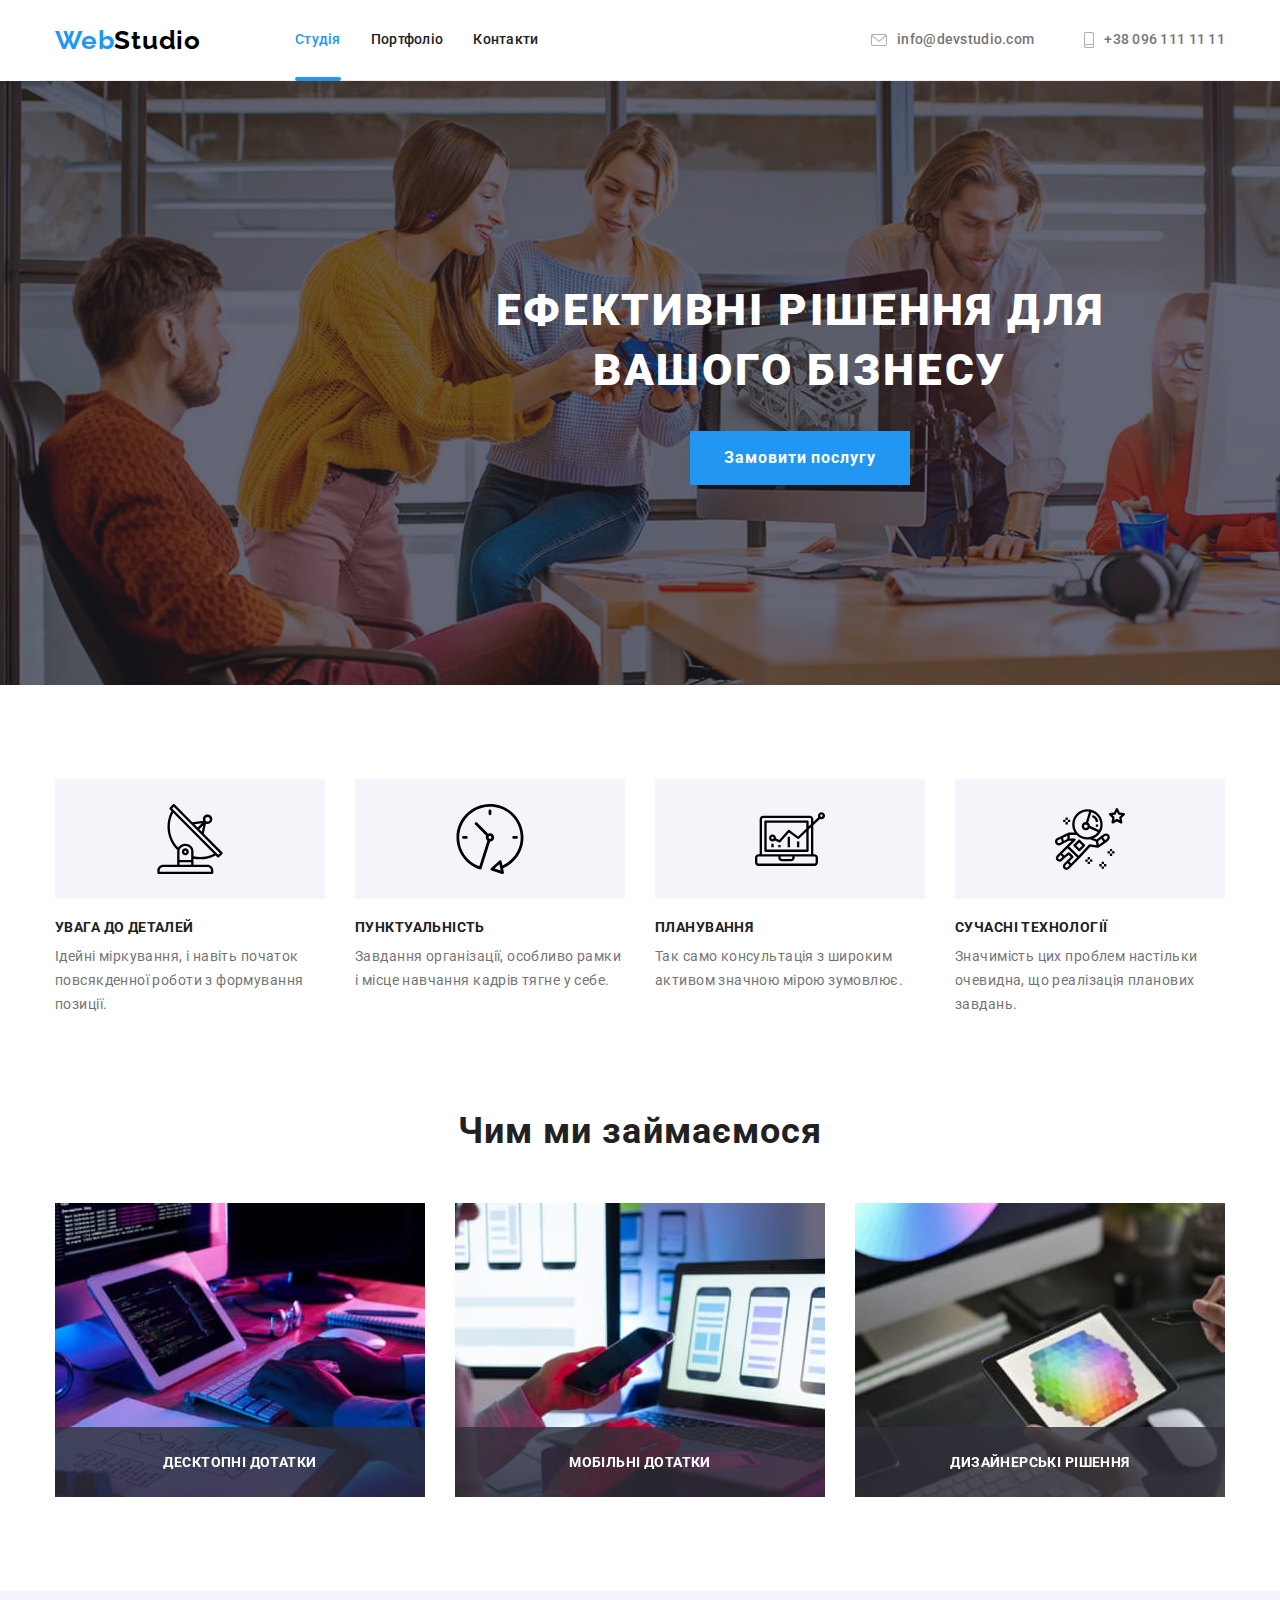
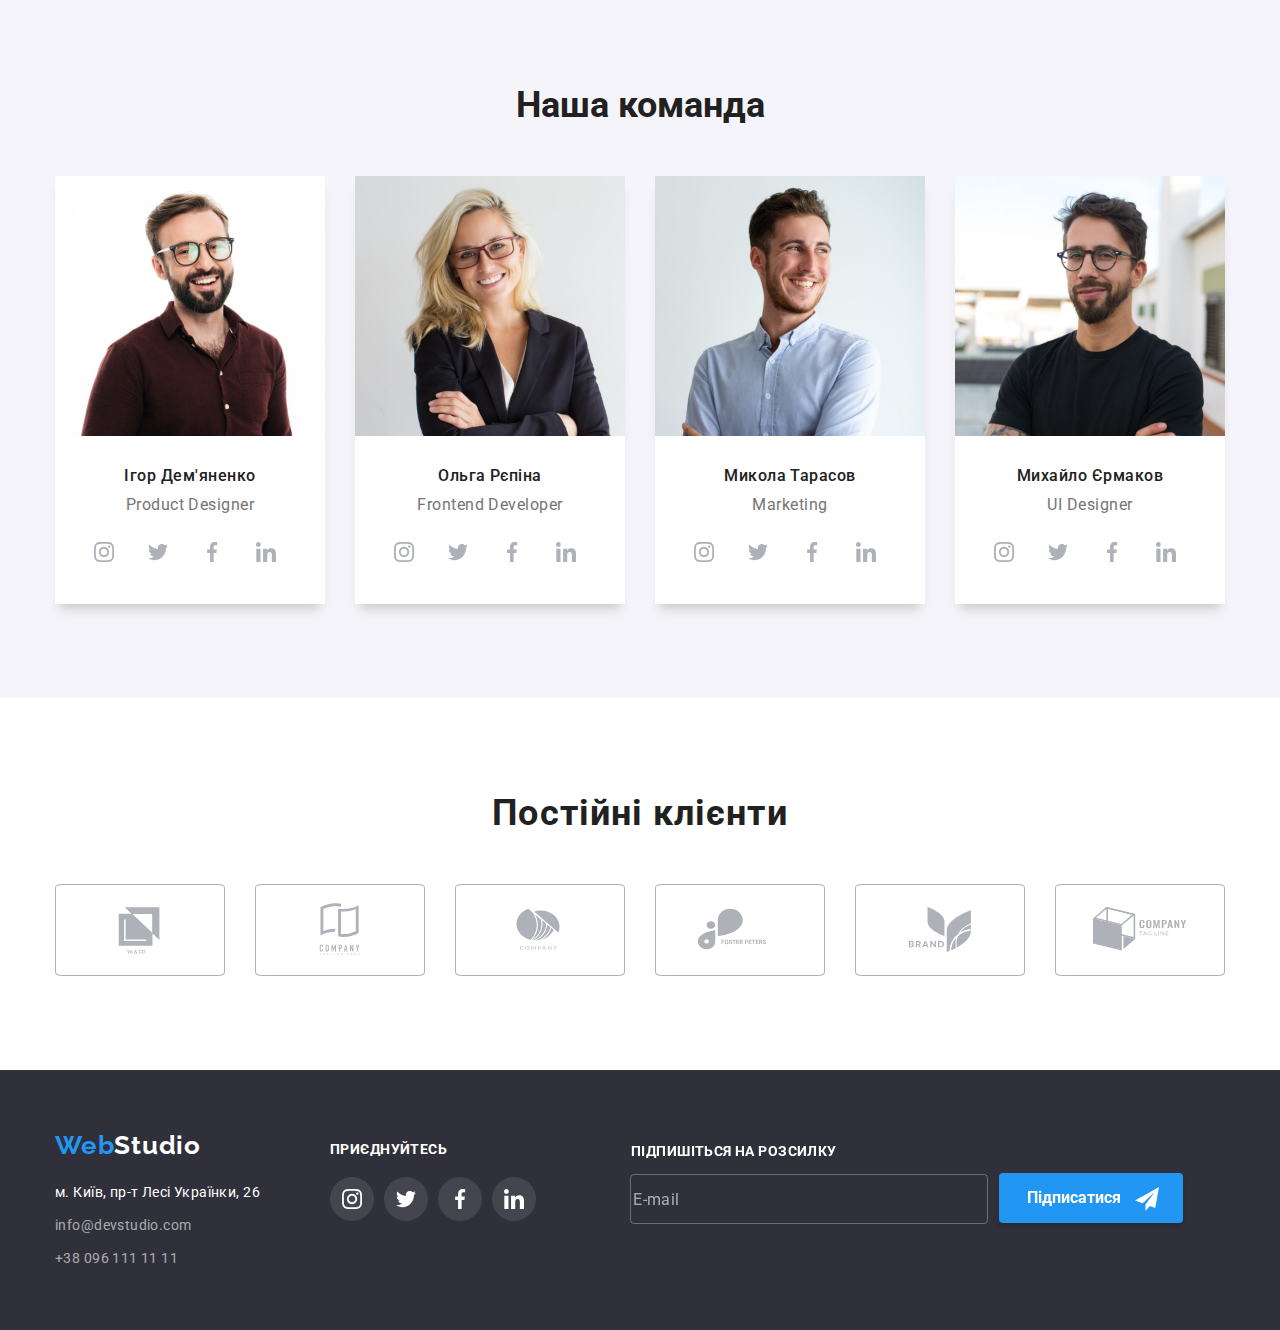
==== index.html @ 02bf7843 "etap-10-10-2022-08-45" ====
<!DOCTYPE html>
<html lang="uk">
  <head>
    <meta charset="UTF-8" />
    <meta http-equiv="X-UA-Compatible" content="IE=edge" />
    <meta name="viewport" content="width=device-width, initial-scale=1.0" />

    <!-- Підключаємо шрифти -->

    <!--  -->
    <link rel="preconnect" href="https://fonts.googleapis.com" />
    <link rel="preconnect" href="https://fonts.gstatic.com" crossorigin />
    <link
      href="https://fonts.googleapis.com/css2?family=Raleway:wght@700&family=Roboto:wght@400;500;700;900&display=swap"
      rel="stylesheet"
    />

    <!--  -->
    <title>Web Studio</title>

    <!-- Спочатку нормалізатор -->
  <link
  rel="stylesheet"
  href="https://cdnjs.cloudflare.com/ajax/libs/modern-normalize/1.0.0/modern-normalize.min.css"
/>

    <!-- Підключаємо файл зі стилями -->
    <link rel="stylesheet" href="./css/styles.css" />
  </head>
  <body>
    <header>
      <div class="heder-container container">
            <a href="./index.html" class="nav-logo-left"
              >Web<span class="nav-logo-reit">Studio</span></a
            >
          <nav class="nav-boxstudio" >
          
          
            <ul class="list-type flex-container">
              <li class="list-type-item  flex-container">
                <a href="" class="nav-list current nav-list-acktual ">Студія</a>
              </li>
              <li class="list-type-item flex-container">
                <a href="./galery.html " class="nav-list">Портфоліо</a>
              </li>
              <li class="list-type-item flex-container">
                <a href="" class="nav-list">Контакти</a>
              </li>
            </ul>
          
        </nav>
        
          <ul class="list-type flex-container addres-boxstudio" >
            <li class="flex-container mailto-boxsutdio">
              <a href="mailto:info@devstudio.com" class="mailto">
                <svg class="icon-size-adresstudio">
                  <use href="./img/sprait9.svg#envelope" class="icon-contacts-envelope"></use>
                  
                </svg>
                info@devstudio.com</a
              >
            </li>
            <li class="flex-container tel-boxstudio">
              <a href="tel:+380961111111" class="tel">
                <svg class="icon-size-adresstudio-two">
                  <use href="./img/sprait9.svg#smartphone" class="icon-contacts-smartphone"></use>
                  
                </svg>
                +38 096 111 11 11</a>
            </li>
          </ul>
        
      </div>
    </header>

    <main>

      <div data-modal class="Backdrop is-hidden">
        <div class="modal">
            <div class="button-modal-box">
              <button data-modal-close class="button-modal">
                  <span class="button-modal-close__size">
                  <svg class="button-modal-close__box">
                    <use href="./img/sprait-11.svg#icon-clouse-modal-2"
                    class="button-modal-close__icon">
                    </use>
                  </svg>
                </span>
              </button>
                  </div>
                <div class="input-box">
                  <p class="form-title">Залиште свої данні, ми вам передзвонимо</p> 
                  <div class="input-name-box">
                    <label for="name" class="input-name-title">Ім'я </label>
                    <input type="text" name="name" id="name" class="input-name">
                    <span class="input-name-icon__size">
                      <svg class="input-name-icon__box">
                        <use href="./img/sprait-11.svg#icon-person-black-18dp-1"
                         class="input-name-icon">
                        </use>
                      </svg>
                    </span>

                  </div>
         
                  <div class="input-tel-box">
                    <label for="tel" class="input-tel-title">Телефон </label>
                    <input type="tel" name="tel"  id="tel"  class="input-tel">
                    
                    <span class="input-tel-icon__size">
                      <svg class="input-tel-icon__box">
                        <use href="./img/sprait-11.svg#icon-phone-black-18dp-1"
                         class="input-tel-icon">
                        </use>
                      </svg>
                    </span>
                    
                  </div>

                  <div class="input-email-box">
                    <label for="email" class="input-email-title">Пошта </label>
                    <input type="email" name="email" id="email" class="input-email">
                    
                    <span class="input-email-icon__size">
                      <svg class="input-email-icon__box">
                        <use href="./img/sprait-11.svg#icon-email-black-18dp-1"
                         class="input-email-icon">
                        </use>
                      </svg>
                    </span>
                  </div>

                  <div class="input-coment-box">
                    <label for="coment" class="input-coment-title">Коментар</label>
                    <textarea name="coment" id="coment" cols="30" rows="10" 
                    class="textarea-coment">
                    </textarea>
                    <span class="input-coment-placeholder">Введіть текст</span>
                    
                   
                  </div>

                  <div class="input-checkbox-box">
                    <input type="checkbox" name="checkbox" id="checkbox" class="input-checkbox">
                    
                    <a href=""><span class="input-checkbox-icon"></span> </a>
                        <span class="checkbox-ofert-text">Погоджуюсь з розсилкою та приймаю</span>
                        <a href="" class="checkbox-ofert">Умови договору</a>  
                          
                          
                      
                      
                    
                  </div>

                  <button type="submit" class="form-button-send">Відправити</button>
                </div>

                  


                 
        </div>
      </div>
      <!-- Hero section -->
    
        <section class="Hero Hero-img">
          <div class="container hero-box">

            
          <h1 class="hero-title"> Ефективні рішення для вашого бізнесу</h1>
          <button data-modal-open type="button" class="hero-button" >Замовити послугу</button>
        </div>
        </section>

     

      <!-- Section benefits -->
     
        <section class="benefits">
          <div class="container">
          <h2 hidden>Наші особливості</h2>
          <ul class="list-type-benefits">
            <li class="benefits-list-item">
              <div class="benefits-boxfon-antena">
                <svg class="icon-size">
                  <use href="./img/sprait9.svg#antennasvg" class="icon-benefits"></use>
                  
                </svg> 
              </div>
              <h3 class="title-benefits">УВАГА ДО ДЕТАЛЕЙ</h3>
              <p class="benefits-paragraf">
                Ідейні міркування, і навіть початок повсякденної роботи з
                формування позиції.
              </p>
            </li>

            <li class="benefits-list-item">
              <div class="benefits-boxfon-clock">
                <svg class="icon-size">
                  <use href="./img/sprait9.svg#clocksvg" class="icon-instagram"></use>
                  
                </svg>
              </div>
              <h3 class="title-benefits">ПУНКТУАЛЬНІСТЬ</h3>
              <p class="benefits-paragraf">
                Завдання організації, особливо рамки і місце навчання кадрів
                тягне у себе.
              </p>
            </li>

            <li class="benefits-list-item">
              <div class="benefits-boxfon-diagram">
                <svg class="icon-size">
                  <use href="./img/sprait9.svg#diagramsvg" class="icon-instagram"></use>
                  
                </svg>
              </div>
              <h3 class="title-benefits">ПЛАНУВАННЯ</h3>
              <p class="benefits-paragraf">
                Так само консультація з широким активом значною мірою зумовлює.
              </p>
            </li>

            <li class="benefits-list-item">
              <div class="benefits-boxfon-astronaut">
                <svg class="icon-size">
                  <use href="./img/sprait9.svg#astronaut-1" class="icon-instagram"></use>
                  
                </svg>
              </div>
              <h3 class="title-benefits">СУЧАСНІ ТЕХНОЛОГІЇ</h3>
              <p class="benefits-paragraf">
                Значимість цих проблем настільки очевидна, що реалізація
                планових завдань.
              </p>
            </li>
          </ul>
        </div>
        </section>
      

      <!-- sections directions -->
      
        <section class="directions">
          <div class="container">
          <h2 class="directions-title">Чим ми займаємося</h2>
          <!-- <ul class="list-type-directions directions-list-items"> -->
            
          <ul class="list-type-directions">
            <li class="directions-items">
              <img
                src="./img/box-1.jpg"
                alt="Фото напрямку-1"
                width="370"
                height="294"
              />
              <div class="directions-title-box" >
                <p class="directions-title-two" >десктопні дотатки</p>
              </div>
            </li>
            <li class="directions-items">
              <img
                src="./img/box-2.jpg"
                alt="Фото напрямку-2"
                width="370"
                height="294"
              />
              <div class="directions-title-box" >
                <p class="directions-title-two" >мобільні дотатки</p>
              </div>
            </li>
            <li class="directions-items">
              <img
                src="./img/box-3.jpg"
                alt="Фото напрямку-3"
                width="370"
                height="294"
              />
              <div class="directions-title-box" >
                <p class="directions-title-two" >дизайнерські рішення</p>
              </div>
            </li>
          </ul>
        </div>
        </section>
      

      <!--sections our teams -->
      
        <section class="our-teams">
          
          <div class="container">
          <h2 class="our-teams-title">Наша команда</h2>
          <!-- <ul class="list-type list-type-our-teams"> -->
          <ul class="list-type-our-teams">
            <li class="our-teams-iist">
              <img
                src="./img/product-designer.jpg"
                alt="Ігор Дем'яненко"
                width="270"
                height="260"
              />
              <div class="our-teams-rersonposition">
              <h3 class="our-teams-person">Ігор Дем'яненко</h3>
              <p class="our-teams-position">Product Designer</p>
              <ul class="icon-list">
                <li class="our-teams-iisticon">
                  <a href="" class="link-icon">
                  <svg class="icon-size-cocialiteam">
                    <use xlink:href="./img/sprait9.svg#instagram-2-2" class="icon-cocial"></use>
                    
                  </svg>

                </a></li>
                <li class="our-teams-iisticon">
                  <a href="" class="link-icon">
                  <svg class="icon-size-cocialiteam">
                    <use href="./img/sprait9.svg#twitter-1-1" class="icon-cocial"></use>
                    
                  </svg>

                </a></li>
                <li class="our-teams-iisticon">
                  <a href="" class="link-icon">
                  <svg class="icon-size-cocialiteam">
                    <use href="./img/sprait9.svg#facebook1-2" class="icon-cocial"></use>
                    
                  </svg>

                </a></li>

                <li class="our-teams-iisticon">
                  <a href="" class="link-icon">
                  <svg class="icon-size-cocialiteam">
                    <use href="./img/sprait9.svg#linkedin1-2" class="icon-cocial"></use>
                    
                  </svg>

                </a></li>
              </ul>
              </div>
            </li>

            <li class="our-teams-iist">
              <img
                src="./img/frontend-develooper.jpg"
                alt="Ольга Рєпіна"
                width="270"
                height="260"
              />
              <div class="our-teams-rersonposition">
              <h3 class="our-teams-person">Ольга Рєпіна</h3>
              <p class="our-teams-position">Frontend Developer</p>
              <ul class="icon-list">
                <li class="our-teams-iisticon"><a href="" class="link-icon">
                  <svg class="icon-size-cocialiteam">
                    <use xlink:href="./img/sprait9.svg#instagram-2-2" class="icon-cocial"></use>
                    
                  </svg>

                </a></li>
                <li class="our-teams-iisticon"><a href="" class="link-icon">
                  <svg class="icon-size-cocialiteam">
                    <use href="./img/sprait9.svg#twitter-1-1" class="icon-cocial"></use>
                    
                  </svg>

                </a></li>
                <li class="our-teams-iisticon"><a href="" class="link-icon">
                  <svg class="icon-size-cocialiteam">
                    <use href="./img/sprait9.svg#facebook1-2" class="icon-cocial"></use>
                    
                  </svg>

                </a></li>

                <li class="our-teams-iisticon"><a href="" class="link-icon">
                  <svg class="icon-size-cocialiteam">
                    <use href="./img/sprait9.svg#linkedin1-2" class="icon-cocial"></use>
                    
                  </svg>

                </a></li>
              </ul>
            </div>
            </li>

            <li class="our-teams-iist">
              <img
                src="./img/market.jpg"
                alt=">Микола Тарасов"
                width="270"
                height="260"
              />
              <div class="our-teams-rersonposition">
              <h3 class="our-teams-person">Микола Тарасов</h3>
              <p class="our-teams-position">Marketing</p>
              <ul class="icon-list">
                <li class="our-teams-iisticon"><a href="" class="link-icon">
                  <svg class="icon-size-cocialiteam">
                    <use xlink:href="./img/sprait9.svg#instagram-2-2" class="icon-cocial"></use>
                    
                  </svg>

                </a></li>
                <li class="our-teams-iisticon"><a href="" class="link-icon">
                  <svg class="icon-size-cocialiteam">
                    <use href="./img/sprait9.svg#twitter-1-1" class="icon-cocial"></use>
                    
                  </svg>

                </a></li>
                <li class="our-teams-iisticon"><a href="" class="link-icon">
                  <svg class="icon-size-cocialiteam">
                    <use href="./img/sprait9.svg#facebook1-2" class="icon-cocial"></use>
                    
                  </svg>

                </a></li>

                <li class="our-teams-iisticon"><a href="" class="link-icon">
                  <svg class="icon-size-cocialiteam">
                    <use href="./img/sprait9.svg#linkedin1-2" class="icon-cocial"></use>
                    
                  </svg>

                </a></li>
              </ul>
            </div>
            </li>

            <li class="our-teams-iist">
              <img
                src="./img/ul-designer.jpg"
                alt="Михайло Єрмаков"
                width="270"
                height="260"
              /><div class="our-teams-rersonposition">
              <h3 class="our-teams-person">Михайло Єрмаков</h3>
              <p class="our-teams-position">UI Designer</p>
              <ul class="icon-list">
                <li class="our-teams-iisticon">
                  <a href="" class="link-icon">
                  <svg class="icon-size-cocialiteam">
                    <use xlink:href="./img/sprait9.svg#instagram-2-2" class="icon-cocial"></use>
                    
                  </svg>

                </a></li>
                <li class="our-teams-iisticon">
                  <a href="" class="link-icon">
                  <svg class="icon-size-cocialiteam">
                    <use href="./img/sprait9.svg#twitter-1-1" class="icon-cocial"></use>
                    
                  </svg>

                </a></li>
                <li class="our-teams-iisticon">
                  <a href="" class="link-icon">
                  <svg class="icon-size-cocialiteam">
                    <use href="./img/sprait9.svg#facebook1-2" class="icon-cocial"></use>
                    
                  </svg>

                </a></li>

                <li class="our-teams-iisticon">
                  <a href="" class="link-icon">
                  <svg class="icon-size-cocialiteam">
                    <use href="./img/sprait9.svg#linkedin1-2" class="icon-cocial"></use>
                    
                  </svg>

                </a></li>
              </ul>
            </div>
            </li>
          </ul>
        </div>



        </section>

        <section class="section-client-box">
          <div class="container client-box">
            <h3 class="title-client">Постійні клієнти</h3>
            <ul class="list-client">
              <li class="list-item-client">
                <a href="" class="logo-box"> 
                  <svg class="client-box-cvg">
                    <use href="./img/sprait9.svg#Logo1">
          
                    </use>
                  </svg>
                  </a>
              </li>
              <li class="list-item-client">
                <a href=""class="logo-box">
                  <svg class="client-box-cvg">
                    <use href="./img/sprait9.svg#Logo2">
          
                    </use>
                  </svg>
                </a>
              </li>
              <li class="list-item-client">
                <a href=""class="logo-box">
                  <svg class="client-box-cvg">
                    <use href="./img/sprait9.svg#Logo3">
          
                    </use>
                  </svg>
                </a>
              </li>
              <li class="list-item-client">
                <a href=""class="logo-box">
                  <svg class="client-box-cvg">
                    <use href="./img/sprait9.svg#Logo4">
          
                    </use>
                  </svg>
                </a>
              </li>
              <li class="list-item-client">
                <a href=""class="logo-box">
                  <svg class="client-box-cvg">
                    <use href="./img/sprait9.svg#Logo5">
          
                    </use>
                  </svg>
                </a>
              </li>
              <li class="list-item-client">
                <a href=""class="logo-box">
                  <svg class="client-box-cvg">
                    <use href="./img/sprait9.svg#Logo6">
          
                    </use>
                  </svg>
                </a>
              </li>


            </ul>
          
          </div>
        </div>
        
        </section>
      
    </main>

    <footer class="footer">
      <!-- <div class="gpoup-footer container"> -->
      <div class="container flex-container flex-container-footerstudio">
        <div class=" logo-info-futerstudio" >
        <a href="./index.html" class="nav-logo-footerleft"
          >Web<span class="nav-logo-reitfooter">Studio</span></a
        >
        <address class="adres-footer-studio">
         
          <!-- <ul class="list-type list-type-footer"> -->
            <ul class="list-footerStudio">
            <li class="list-item-footer">
              <a
                href="https://goo.gl/maps/WQxxdUkWUCcxHzvu8"
                target="_blank"
                rel="noopener norefferer nofollow"
                class="footer-item-one"
                >м. Київ, пр-т Лесі Українки, 26</a
              >
            </li>

            <li class="footer-item-two  list-item-footer" >
              <a href="mailto:info@devstudio.com" class="footer-item-two"
                >info@devstudio.com</a
              >
            </li>

                <li class="footer-item-two  list-item-footer" >
                  <a href="tel:+380961111111" class="footer-item-two footer-item-twostodio">
                    +38 096 111 11 11</a
                  >
                </li>
            </ul> 
            </address>
          </div> 
          <div class="footer-iconstudio">
            <!-- <h3 class="footer-iconstudio-title">Приеднуйтесь</h3> -->
            <p class="footer-iconstudio-title">Приєднуйтесь</p>
              <ul class="footerlist-iconstudio">
              <li class="footerlistitem-iconstudio">
                <a href=""class="Link-cocial-footerstudio">
                  <svg class="icon-cocial-footerstudio">
                  <use href="./img/sprait9.svg#instagram-2-2">
        
                  </use>
                </svg>
              </a></li>
              <li class="footerlistitem-iconstudio">
                <a href=""class="Link-cocial-footerstudio">
                <svg class="icon-cocial-footerstudio">
                  <use href="./img/sprait9.svg#twitter-1-1">
        
                  </use>
                </svg>
              </a></li>
              <li class="footerlistitem-iconstudio">
                <a href=""class="Link-cocial-footerstudio">
                <svg class="icon-cocial-footerstudio">
                  <use href="./img/sprait9.svg#facebook1-2">
        
                  </use>
                </svg>
              </a></li>
              <li class="footerlistitem-iconstudio">
                <a href="" class="Link-cocial-footerstudio">
                <svg class="icon-cocial-footerstudio">
                  <use href="./img/sprait9.svg#linkedin1-2">
        
                  </use>
                </svg>
              </a></li>
            </ul>
          </div>  

          <div class="form-footerstudio-regisration_position">
            <form class="form-footerstudio-regisration">
                <div class="form-footerstudio-regisration__box">
                  <input type="email" name="email" id="email" 
                  class="form-footerstudio-regisration__inputemail" 
                  placeholder="E-mail">
                  <label for="email" class="form-footerstudio-regisration__Label">
                    Підпишіться на розсилку</label>

                    
                      <button type="submit" class="form-footerstudio-regisration__Button" >
                        Підписатися</button>
                      <!-- <span class="form-footerstudio-regisration__icontelegram" ></span> -->

                      <span class="regisration-icon__size">
                        <svg class="regisration-icon__box">
                          <use href="./img/sprait-11.svg#icon-icon-send-telegram"
                          class="regisration-icon__icontelegram">
                          </use>
                        </svg>
                      </span>
                    

              </div>
            </form>
        </div>
        
      </div>
    </footer>

    <!-- Ставимо перед закриваючим тегом body -->
    <script src="./js/modal.js"></script>

  </body>
</html>
---- css/styles.css ----
:root {
  --primary-text-kolor: #212121;
  --second-text-kolor: #757575;
  /* --color-border-hedergalery: #A9BABA; */
  --color-border-hedergalery: #EEEEEE;
  --color-current: #2196f3;
  --color-background-oun: #ffffff;
  --color-nav-logo: #000000;
  --color-bagraund-baton-one:#f5f4fa;
  --color-hero-bagraund: #2f303a;
  --color-title-one: #212121;
  --color-button-cover:#188ECB;
  --color-our-teams: #F5F4FA;
  --color-our-teams-title:#212121;
  --border-element:0px solid red ;
  --border-small-conteiner:0px solid  #188ECB;
  --border-big-conteiner:0px solid orangered;
  --border-block:0px solid   yellowgreen;
  
 

  /* (24/16) */
  --lin-heit-one:1.5;

  /* (24/14) */
  --lin-heit-two:1.7;

  /* 36/18 */
  --lin-heit-three:2.0;

  /* 30/16 */
  --lin-heit-four:1.9;

  /* 26/16 */
  --lin-heit-five:1.6;
  /* 60/44 */
  --lin-heit-six:1.36;
  /* 16/14=1.14 */
  --lin-heit-seven:1.14;
  --width-block:1400px;
}
p,
h1,
h2,
h3,
h4,
h5,
h6 {
    margin: 0;
}

ul {
    margin: 0;
    padding: 0;
}
img{
  display: block;
  max-width: 100%;
}


body {
  font-family: "Roboto" ,sans-serif;
  background: var(--color-background-oun);

}

/* flex-flex */


.container{
  /* width:var(--width-block); */
  width: 1200px;
  padding-left: 15px;
  padding-right: 15px;
  margin:0 auto;
}
.flex-container{
  display: flex;
}

.heder-container{
  
  display: flex;
  align-items: center;
  border-bottom: 1px solid var(--color-border-hedergalery);

}

.logo{
  

  display: flex;
  /* padding-left: 215px; */
  margin-left: 15px;
  margin-right: 90px;
  /* margin-top:24px;
  margin-bottom:24px; */

}
.title-Pages{
 
  display: flex; 



}
 
.directions{
  padding-bottom:94px;

}
.list-type-directions {
  list-style: none;
  display: flex;
  padding-left:0px;
}


.list-type .list-type-item:not(:first-child){
  margin-left: 30px;
  
}
.list-type .list-type-item:first-child{
  margin-left:0px;
  
}



.contacs-item{
 
  display: flex;
  margin-left: auto;
  /* margin-right:15px; */
  /* margin-left:344px; */
  justify-content: center;  
  /* margin-left: 344px; */
  /* margin-right: 215px; */

  
}
.contacs-item li:not(:first-child){
  /* padding-left:50px ; */
  margin-left: 50px;
}



.group-one{
  
  /* display: flex;  */
}
.gpoup-two{
  

}
.gpoup-three{
  display: flex;
  
}
/* Flex Hero */
.gpoup-Hero{

background: var(--color-hero-bagraund);

display: flex;
align-items: center;
justify-items: center;
margin-left: auto;
margin-right: auto;


}
.Hero {
  background: var(--color-hero-bagraund);


  /* width: var(--width-block);
  display: flex;
  justify-content: center; */

  padding-top: 200px;
  padding-bottom: 200px;
  
  

}

.title-button-grouphero{
  
  
  
  display: flex;
  flex-direction:column;
  justify-content:center;
  align-items:center;
  
  padding-top: 200px;
  padding-bottom: 200px;

  margin-left: 250px;
  margin-right: 250px;

}
.gpoup-benefits{
  display: flex;
  
  margin-left: auto;
  margin-right: auto; 
 
}



.gpoup-directions{
  display: flex;
  
  margin-left: auto;
  margin-right: auto; 
  justify-content: center;
}
.directions-list-items{
  
  display: flex;
  
}
.directions-items{
  margin-right: 30px;
  position: relative;
}
.directions-items:last-child{
  margin-right:0px; 
}

.img-direction{
  display: block;
}

.directions-title-box{
  display: flex;
  align-items: center;
  justify-content: center;

width: 100%;
height: 70px;
background-color: rgba(47, 48, 58, 0.8);
position: absolute;
bottom: 0px;
left: 0px;


}
.directions-title-two{
margin-top: auto;
margin-bottom: auto;
/* margin-left: auto;
margin-right: auto; */
font-weight: 700;
font-size: 14px;
line-height: 16px;
text-align: center;
letter-spacing: 0.03em;
text-transform: uppercase;
color:  #FFFFFF;
}




.gpoup-our-teams{
  
  
 /* background: var(--color-our-teams); */
  display: flex;
  margin-left: auto;
  margin-right: auto;
  justify-content: center; 
  

}

.list-type-our-teams{
  list-style: none;
  
  display: flex;
  margin-top: 50px;
  padding-left: 0px;

  gap: 30px;




}
.gpoup-footer{
  /* background:var(--color-hero-bagraund); */
  
  
  display: flex;
  margin-left: auto;
  margin-right: auto;

  flex-direction: column;
  
}

.list-type-footer{
margin-top:0px ;
margin-left: 100px;
margin-bottom: 60px;
}

.list-footerStudio{
  list-style: none;
  padding-left: 0px;
  
}
.adres-footer-studio{
  /* margin-top: 20px; */
}

.nav-logo-footerleft{

  
  font-family: 'Raleway', sans-serif;

  color:var(--color-current);
  font-size: 26px;
  font-weight: 700;
  text-decoration: none;
  line-height: 1.19;
  letter-spacing: 0.03em;

  /* margin-top: 20px; */
  margin-bottom: 20px; 
 

  /* margin-left: 100px; */
}


.nav-logo {
  font-family: "Raleway", sans-serif;
  color: var(--color-nav-logo);
  
  

  font-size: 26px;
  font-weight: 700;
  text-decoration: none;
  letter-spacing: 0.03em;


}
.nav-logo-left {
  font-family: 'Raleway', sans-serif;

  color:var(--color-current);
  font-size: 26px;
  font-weight: 700;
  text-decoration: none;
  line-height: 1.19;
  letter-spacing: 0.03em;

  padding-top: 24px;
  padding-bottom: 24px;
  display: flex;
}
.nav-logo-reit {
  font-family: 'Raleway', sans-serif;
  color: var(--color-nav-logo);
  

  font-size: 26px;
  font-weight: 700;
  text-decoration: none;
  line-height: 1.19;
  letter-spacing: 0.03em;

}

.nav-boxstudio{
margin-left: 94px;
}

.nav-logo-reitfooter {
  
  font-family: 'Raleway', sans-serif;
  color: var(--color-background-oun);
  

  font-size: 26px;
  font-weight: 700;
  text-decoration: none;
  line-height: 1.19;
  letter-spacing: 0.03em;
}

.nav-list.current {
  color: var(--color-current);
  position: relative;
}

.nav-list.current::after {
  display: block;
  position: absolute;
  bottom: -1px;
  
  content:"";
  /* color:var(--color-current) ;  */
  background:var(--color-current) ;
  height: 4px;
  width: 100%;
  border-radius: 2px;

  
  
  
}



.nav-list {
  
  color: var(--primary-text-kolor);
  font-size: 14px;
  font-weight: 500;
  text-decoration: none;
  line-height: var(--lin-heit-seven);
  letter-spacing: 0.02em;

  display: block;
  padding-top:32px;
  padding-bottom:32px;

  transition:color  250ms cubic-bezier(0.4, 0, 0.2, 1);
 

}
.nav-logo-left{
  
}

  
.nav-list:hover,
.nav-list:focus {

  color: var(--color-current);
}
.mailto,
.tel {
  
  color: var(--second-text-kolor);
  text-decoration:none ;
  font-weight: 500;
  font-size: 14px;
  line-height: 1.14;
  letter-spacing: 0.02em;

  /* display: block; */
  display: flex;
  padding-top:32px;
  padding-bottom:32px;
  align-items: center;

  transition:color 250ms cubic-bezier(0.4, 0, 0.2, 1);
            
  
}
.tel{
 

}
.mailto:hover,
.mailto:focus,
.tel:hover,
.tel:focus {

  color: var(--color-current);

  

}



.icon-contacts-envelope{
 

}
.icon-contacts-smartphone{
 
}



.mailto:hover .icon-contacts-envelope{
  fill:var(--color-current) ;
}

.tel:hover .icon-contacts-smartphone{
  fill:var(--color-current) ;
}

.mailto:focus .icon-contacts-envelope{
  fill:var(--color-current) ;
}

.tel:focus .icon-contacts-smartphone{
  fill:var(--color-current) ;
}


.button-list,
.list-type {
  list-style: none;

}

.mailto-boxsutdio{
  margin-right: 50px;
  transition: fill 250ms cubic-bezier(0.4, 0, 0.2, 1);

}

.mailto-boxsutdio:hover{
  margin-right: 50px;
  fill: #2196F3;
}
.addres-boxstudio{
  margin-left: auto;
}


.hero-box{
 /*  */
  text-align: center;
  justify-content: center;
}





.hero-title {
  
  color:var( --color-background-oun);
  font-size: 44px;
  font-weight: 900;
  line-height:var(--lin-heit-six) ;
  letter-spacing:0.06em ;
  text-transform: uppercase;
  max-width: 696px;
   margin-left: auto;
  margin-right: auto;

}
.hero-button {
  font-family: "Roboto" ,sans-serif;
  background: var(--color-current);
  color: var(--color-background-oun);
  font-size: 16px;
  font-weight: 700;
  cursor: pointer;
  line-height:var( --lin-heit-four) ;
  letter-spacing:0.06em ;

  margin-top: 30px;
  
  padding-left: 32px;
  padding-top: 10px;
  padding-right: 32px;
  padding-bottom: 10px;
  border-color: transparent;

  
  transition:background-color 250ms cubic-bezier(0.4, 0, 0.2, 1);



}
.hero-button:hover,
.hero-button:focus {
  background-color: var(--color-button-cover);
 

}

.Hero-img{
  background-image: linear-gradient(
    to right,
    rgba(47, 48, 58, 0.4),
    rgba(47, 48, 58, 0.4)),url(../img/Img.png);
  background-repeat: no-repeat;
  background-position: center;
  background-size: cover;
  width: 1600px;
  margin: 0px auto;
}


.title-benefits {
  color: var(--color-title-one);
  font-size: 14px;
  font-weight: 700;
  line-height: 16px;
  letter-spacing: 0.03em;
  text-transform: uppercase;

  

   
} 
.benefits-list-item{


/* flex-basis: 270px; */
flex-basis: calc((100% - 90px) / 4);


}

.benefits-list-item:last-child{
  /* background: tomato; */
  margin-right:0px;
}
.benefits-boxfon-antena{
 display: flex;
  width: 270px;
 height: 120px;
 align-items: center;
 justify-content: center;
 margin-bottom: 20px;
 background-color: #F5F4FA; 
 /* background-image:url(../img-icon/antenna\ 1-2.svg) ;
 background-position: center;
 background-repeat: no-repeat;
 background-size: 30%; */
}

.benefits-boxfon-clock{
  display: flex;
   width: 270px;
  height: 120px;
  align-items: center;
  justify-content: center;
  margin-bottom: 20px;
  background-color: #F5F4FA; 
  /* background-image:url(../img-icon/clock\ 1-2.svg) ;
  background-position: center;
  background-repeat: no-repeat;
  background-size: 30%; */
 }
 .benefits-boxfon-diagram{
  display: flex;
   width: 270px;
  height: 120px;
  align-items: center;
  justify-content: center;
  margin-bottom: 20px;
  background-color: #F5F4FA; 
  /* background-image:url(../img-icon/diagram\ 1-2.svg) ;
  background-position: center;
  background-repeat: no-repeat;
  background-size: 30%; */
 }

 .benefits-boxfon-astronaut{
  display: flex;
   width: 270px;
  height: 120px;
  align-items: center;
  justify-content: center;
  margin-bottom: 20px;
  background-color: #F5F4FA; 
  /* background-image:url(../img-icon/astronaut\ 1-2.svg) ;
  background-position: center;
  background-repeat: no-repeat;
  background-size: 30%; */
 }



.benefits-paragraf {

  color: var(--second-text-kolor);
  font-weight: 400;
  font-size: 14px;
  line-height: var(--lin-heit-two);
  letter-spacing: 0.03em;

 
  display: flex;
  /* justify-content:space-evenly; */
  margin-top: 10px;
  margin-bottom: 0px;

}



.directions-title {

  color: var(--primary-text-kolor);
  font-weight: 700;
  font-size: 36px;
  line-height: 1.17;
  letter-spacing: 0.03em;
  text-align: center;

  margin-left: auto;
  margin-right: auto;
  margin-bottom: 50px;
}
.our-teams {
  background: var(--color-our-teams);
 
  padding-top: 94px;
  padding-bottom: 94px;
  justify-content: center;
  
  
}
.our-teams-iist {
  background:var(--color-background-oun);
  box-shadow: 0px 10px 10px -5px rgba(194, 194, 194, 0.8);

}


.our-teams-title {
  color: var(--color-our-teams-title);
  font-size: 36px;
  font-weight: 700;
  text-align: center;

  margin-bottom: 50px;
}

.our-teams-person {
  color: var(--primary-text-kolor);
  font-weight: 500;
  font-size: 16px;
  line-height: 1.19;
  letter-spacing: 0.03em;
  /* text-align: center;
  margin-top: 30px; */
  margin-bottom: 10px;
}
.our-teams-position {
  color: var(--second-text-kolor);
  font-weight: 400;
  font-size: 16px;
  line-height: 1.19;
  letter-spacing: 0.03em;
  /* text-align: center;
  margin-top: 0px;
  margin-bottom: 30px; */
}
.our-teams-rersonposition{
  
  text-align: center;
  
  
  padding-top: 30px;
  padding-bottom: 30px;
}
.icon-list{
 display: flex;
 list-style: none;
 align-items: center;
 justify-content: center;
 margin-top:16px;

}
.our-teams-iisticon{
  display: flex;
  align-items: center;
  justify-content: center;
  width: 44px;
  height: 44px;
  margin-right: 10px;
  

}
.our-teams-iisticon:nth-last-child(){
  margin-right: 0px;
}
.link-icon{
  
  display: flex;
  align-items: center;
  justify-content: center;
  width: 44px;
  height: 44px;
  border-radius: 50%;

   transition: background-color 250ms cubic-bezier(0.4, 0, 0.2, 1),
               Fill 250ms cubic-bezier(0.4, 0, 0.2, 1);

}
.link-icon:hover{
  
  background-color: #2196F3;
  }

.link-icon:hover .icon-size-cocialiteam{

     fill: white;
}
.link-icon:hover .icon-cocial{

  fill: white;
}

.link-icon:focus{
 
  background-color: #2196F3;
}

.link-icon:focus .icon-size-cocialiteam{
   fill: white;
  
}
.link-icon:focus .icon-cocial{
  fill: white;
 
}



.icon-instagram{
  width: 44px;
  height: 44px;
  background-position: center;
  background-size: cover;
  /* fill: #FFFFFF; */
  /* color: #AFB1B8; */
  
}
.icon-contacts-envelope{
  width: 44px;
  height: 44px;
  background-position: center;
  background-size: cover;
  padding-top: 5px;
  margin-right: 5px;
  fill: #AFB1B8;
  transition:fill 250ms cubic-bezier(0.4, 0, 0.2, 1);

}
.icon-contacts-envelope:hover{
  
  fill: #2196F3;

}
.icon-contacts-smartphone{
  width: 10px;
  height: 16px;
  background-position: center;
  background-size: cover;
  padding-top: 5px;
  margin-right: 5px;
  fill: #AFB1B8;

  transition:fill 250ms cubic-bezier(0.4, 0, 0.2, 1);
  
  
}
.icon-contacts-smartphone:hover{
 
  fill: #2196F3;
  
  
}
.icon-cocial{
  width: 20px;
  height: 20px;
  background-position: center;
  background-size: cover;
  fill: #AFB1B8;
  /* color: #AFB1B8; */
  
}


.icon-cocial-footer{
  width: 20px;
  height: 20px;
  background-position: center;
  background-size: cover;
  /* fill: #FFFFFF; */
  /* color: #AFB1B8; */
  
}
.icon-benefits{
  width: 70px;
  height: 70px;
  background-position: center;
  background-size: cover;
  
  
}
.icon-size-adresstudio{
  width: 16px;
  height: 12px;
  margin-right: 10px;
  

}
.icon-size-adresstudio-two{
  width: 10px;
  height: 16px;
  margin-right: 10px;
  

}
.icon-size-benefits{
  width: 70px;
  height: 70px;
  

}
.icon-size{
  width: 70px;
  height: 70px;
  

}
.icon-size-cocialiteam{
  width: 20px;
  height: 20px;
  fill: #ffffff;

  
  transition:fill 250ms cubic-bezier(0.4, 0, 0.2, 1);
  

}
.section-client-box{
padding-top: 94px;
padding-bottom: 94px;

}
.client-box{
  /* margin-top: 94px; */
}
.title-client{
  font-weight: 700;
  font-size: 36px;
  line-height: 42px;
  text-align: center;
  letter-spacing: 0.03em;
  color: #212121;
  margin-bottom: 50px;
  }
.list-client{
   display: flex;
  list-style: none;
  align-items: center;
  justify-content: center;
  
  
}
.list-item-client{
  width:170px ;
  height:92px ;
  margin-right: 30px;
}
.list-item-client:nth-child(6){
  margin-right: 0px;

}
.logo-box{
  width: 170px;
  height: 92px;
 
  display: flex;
  align-items: center;
  justify-content: center;

  border: 1px solid  #AFB1B8;
  border-radius: 4%;

  transition: border 250ms cubic-bezier(0.4, 0, 0.2, 1);
             

  }
  .logo-box:hover{
    border: 1px solid  #2196F3;
    

  }
  .logo-box:focus{
    border: 1px solid  #2196F3;
   
    
  }

.client-box-cvg{
  width: 106px;
  height: 60px;
  fill: #AFB1B8;
  transition: fill 250ms cubic-bezier(0.4, 0, 0.2, 1);
 }
.logo-box:hover .client-box-cvg{

  fill:#2196F3 ;
  }

  .logo-box:focus .client-box-cvg{
   
    fill:#2196F3 ;
    }

.icon-cocial-footerstudio{
   width: 20px;
   height: 20px;
   fill: #ffffff;
}

.logo-info-futerstudio{
flex-direction: column;
display: flex;
}

.flex-container-footerstudio{
  display: flex;
  align-items: baseline;
}
.footer-iconstudio{
  display: flex;
  flex-direction: column;
  align-items: baseline;
  justify-content: center;
  
  width: 300px;
  height: 100px;
  margin-left: 70px;
  
  
  
}

.footer-iconstudio-title{
  font-weight: 700;
font-size: 14px;
line-height: 16px;
letter-spacing: 0.03em;
text-transform: uppercase;
color: #FFFFFF;

margin-right: auto;


}
.footerlist-iconstudio{
  display: flex;
  
  list-style: none;
  justify-content: center;
  margin-top: 20px;
  
}
.footerlistitem-iconstudio{
  width: 44px;
  height: 44px;
  margin-right: 10px;
  background-color: #44454E;
  border-radius: 50%;
  display: flex;
  align-items: center;
  justify-content: center;
}

.Link-cocial-footerstudio{
  display: flex;
  align-items: center;
  justify-content: center;
  width: 100%;
  height: 100%;
  border-radius: 50%;

  transition:background-color 250ms cubic-bezier(0.4, 0, 0.2, 1);
}
.Link-cocial-footerstudio:hover{
    border-radius: 50%;
    background-color: #2196F3;
 }

.Link-cocial-footerstudio:focus{
  border-radius: 50%;
  background-color: #2196F3;
 
}
.footerlistitem-iconstudio:nth-child(4){
  margin-right: 0px;
}




.footer {
  background:var(--color-hero-bagraund);
  padding-top: 60px;
  padding-bottom: 60px;
 
}
.footer-logo {
  font-family: "Raleway, sans-serif";
  color:var(--color-background-oun);
  /* color: #2196F3: */

  font-size: 26px;
  font-weight: 700;
  text-decoration: none;

}
.footer-item-one,
.footer-item-two {
  color:var(--color-background-oun);
  font-size: 14px;
  font-weight: 400;
  text-decoration: none;
  font-style: normal;
  line-height: var(--lin-heit-two);
  letter-spacing: 0.03em;
  margin-top: 0px;
  margin-bottom:0px;
  
  
  transition: color 250ms cubic-bezier(0.4, 0, 0.2, 1);
}
.footer-item-two {
  color: rgba(100%, 100%, 100%, 60%);
  margin-bottom: 9px;
  
}.footer-item-two:last-child{
  margin-bottom: 0px;
}


.list-item-footer{
 margin-bottom: 9px; 
}
.list-item-footer:last-child{
  margin-bottom: 0px; 
 }

.footer-item-twostodio{
  /* display: flex;
  margin-top: 20px; */
}
.footer-item-one:hover,
.footer-item-two:hover,
.footer-item-one:focus,
.footer-item-two:focus
{
  color: var(--color-current);

}



/* galery */

.header-galery{
  border-bottom: 1px solid var(--color-border-hedergalery);

}









.visually-hidden { position: absolute; 
  white-space: nowrap; 
  width: 1px; 
  height: 1px; 
  overflow: hidden; 
  border: 0; 
  padding: 0; 
  clip: rect(0 0 0 0); 
  clip-path: inset(50%); 
  margin: -1px; }"

.galery-blok {
  width: 370px;
  height: 404px;

  
}
.galery-images {
  width: 370px;
  height: 294px;
 
  
  
  
  
}
.galery-title {
  color: var(--primary-text-kolor);
  font-size: 18px;
  font-weight: 700;
  line-height: var(--lin-heit-three) ;
  letter-spacing: 0.06em;
  text-decoration: none;
}
.galery-Paragraf {
  color: var(--second-text-kolor);
  font-size: 16px;
  font-weight: normal;
  line-height:var(--lin-heit-four) ;
  letter-spacing: 0.03em;
  text-decoration: none;
}

.header-block-galery{
  
  
  
  display: flex;
  align-items: center;

  
  
 
 
  

}

.nav-logo-galery{

display: flex;
margin-left: 15px;
margin-right:90px;

}

.nav-logo-leftgalery{
  font-family: 'Raleway', sans-serif;

  color:var(--color-current);
  font-size: 26px;
  font-weight: 700;
  text-decoration: none;
  line-height: 1.19;
  letter-spacing: 0.03em;

 margin-top: 0px;
 margin-bottom: 20px;
  



}
.title-Pages-galery{
 
  
  display: flex;
  margin-left: 0px;

 
}
.list-tipe-contactgalery{

  
  display: flex;
  margin-left: auto;
}

.list-type-hedergalery{
  list-style: none;
 
  display: flex;
  padding-left: 0px;
  margin-top:0px ;
  margin-bottom: 0px;
  margin-left: 93px;
}
.contact-type-hedergalery{
  list-style: none;
 
  display: flex;
  padding-left: 0px;
  margin-top:0px ;
  margin-bottom: 0px;
  margin-left: auto;
  
}

.list-item-pagesgalery{
  margin-right: 30px;
}
.list-item-pagesgalery:last-child{
  margin-right:0px;
}

.list-item-contactgalery{
  margin-left: 50px;
}

.list-item-contactgalery:first-child{
  margin-left:0px;
}



.block-portfolio{

display: flex;
justify-content: center;
  
}
.portfolio{
  padding-top: 94px;
  padding-bottom: 94px;

}

.block-button-list{
  justify-content: center;
}
.button-listgalery{
  list-style: none;
  
  display: flex;
  justify-content: center;
  padding-left: 0px;
  margin-bottom: 50px;


  

}
.buton-itemgalery{
  
  display: flex;
  margin-right: 8px;

}
.buton-itemgalery:last-child{
  margin-right: 0px;
}

.button-one {
  font-family: "Roboto", sans-serif;
  font-size: 16px;
  font-weight: 500;
  background: var(--color-bagraund-baton-one);
  color: var(--primary-text-kolor);
  border: 0px;
  cursor: pointer;
  line-height: var(--lin-heit-five);
  
  transition:background-color 250ms cubic-bezier(0.4, 0, 0.2, 1),
            color 250ms cubic-bezier(0.4, 0, 0.2, 1),
            box-shadow 250ms cubic-bezier(0.4, 0, 0.2, 1);

 

}

.button-one:hover,
.button-one:focus {
  border: 0ch;
  background-color:var(--color-current); ;
  color:var( --color-background-oun);
  box-shadow: 0px 10px 10px -5px rgba(194, 194, 194, 0.8);
}

.buttongalery-all{
  padding-left: 25px;
  padding-top: 6px;
  padding-right: 25px;
  padding-bottom: 6px;
  
  
  border-radius:4px;
  
}
.buttongalery-webisite{
  padding-left: 22px;
  padding-top: 6px;
  padding-right: 22px;
  padding-bottom: 6px;
  

 border-radius:4px;
 
}
.buttongalery-design{
  
  padding-left: 22px;
  padding-top: 6px;
  padding-right: 22px;
  padding-bottom: 6px;

  border-radius:4px;
  
  
}
.buttongalery-application{

  padding-left: 22px;
  padding-top: 6px;
  padding-right: 22px;
  padding-bottom: 6px;

  border-radius:4px;
  
  
}
.buttongalery-marketing{
 
 padding-left: 22px;
  padding-top: 6px;
  padding-right: 22px;
  padding-bottom: 6px;

  border-radius:4px;
  
  
}
.block-galery{
  
  display: flex;
}


.list-type-galery{
  list-style: none;
  

  display: flex;

  padding-left: 0px;
  padding-right: 0px;
  padding-top: 0px;
  padding-bottom: 0px;

  margin-top: 0px;
  

  
  flex-wrap: wrap;
  gap: 30px;
  justify-content: center;


}

.benefits{
  padding-left: 0px;
  padding-top: 94px;
  padding-bottom: 94px;
}

.list-type-benefits{
  list-style: none;
  

  display: flex;

  flex-wrap: wrap;
  gap: 30px;
  justify-content: center;


}
.block-galery-item{
  
  /* margin-right: 30px;
  margin-bottom:30px; */
  flex-basis: calc((100% - 60px) / 3);
  
  
  
 
}

.block-galery-item:last-child{
  
  /* margin-right: 0px;
  margin-bottom: 0px; */
}

.ablock-galery-item{
  display: block;
  text-decoration: none;
 
  transition: box-shadow 250ms cubic-bezier(0.4, 0, 0.2, 1); 
 
  }

.ablock-galery-item:hover{
display: block;


box-shadow:0px 5px 10px 5px rgba(238, 238, 238, 0.8) ;


}
.img-galery-box{
  display: flex;
  position: relative;
  overflow: hidden;


}

.ablock-galery-overley{
  display: flex;
  align-items: center;
  justify-content: center;

  padding-left: 24px;
  padding-right: 24px;

  background-color:rgba(33, 150, 243, 0.9) ;
  width: 100%;
  height: 294px;

/* imag-galery-box */
/* position: relative; */
  position: absolute;
  
  bottom: 0;
  left: 0;

transform: scaleY(0);
transform-origin: bottom;

transition: transform 250ms cubic-bezier(0.4, 0, 0.2, 1);
                    
}

.ablock-galery-item:hover .ablock-galery-overley{

transform: scaleY(1);
}
.galery-overley-title{


font-weight: 400;
font-size: 18px;
line-height: 28px;
text-align: left;

letter-spacing: 0.03em;

color:var(--color-background-oun);

}


.galery-title-box{
  
  /* display: flex; */
  /* margin-left:24px;
  margin-top: 0px;

  padding-top: 20px; */

 
}
.galery-Paragraf-box{
  
  margin-top: 4px;

  /* margin-left: 24px;
  
  margin-bottom: 20px; */

  

}

.text-galery-box{
  border:1px solid var(--color-border-hedergalery); 
  border-top: none;

  padding-left: 24px;
  padding-top: 20px;
  padding-right: 24px;
  padding-bottom: 20px;


  
  
  
 
}

.block-footerGalery{
  background: var(--color-hero-bagraund);

  

  display: flex;
  flex-direction: column;

}
.footer-galery{
  background: var(--color-hero-bagraund);
  padding-top: 60px;
  padding-bottom: 60px;
  
}

.addres-box{
  
display: flex;
/* margin-top: 20px; */

}
.list-type-footergalery{
  list-style: none;
  padding-left:0px ;
  

}

.footer-item-onegalery{
 
}
.footer-item-twogalery{
margin-top: 9px;


}
.footer-item-frigalery{
  display: flex;
  margin-top: 9px;
}

.flex-container-footergalery{
  display: flex;
  align-items: baseline;
}


.logo-info-futergalery{
  flex-direction: column;
display: flex;
}
.footer-icongalery{
  display: flex;
  flex-direction: column;
  align-items: baseline;
  justify-content: center;
  width: 300px;
  height: 100px;
  margin-left: 70px;
  
  
  
}
.footer-icongalery-title{
font-weight: 700;
font-size: 14px;
line-height: 16px;
letter-spacing: 0.03em;
text-transform: uppercase;
color: #FFFFFF;

margin-right: auto;


}
.footerlist-icongalery{
  display: flex;
  
  list-style: none;
  justify-content: center;
  margin-top: 20px;
  
}
.footerlistitem-icongalery{
  /* border: 1px solid red; */
  width: 44px;
  height: 44px;
  margin-right: 10px;
  display: flex;
  align-items: center;
  justify-content: center;
  background-color: #44454E;
  border-radius: 50%;

  
}
.footerlistitem-icongalery:nth-child(4){
  margin-right: 0px;
}

.Link-cocial-footergalery{
  display: flex;
  align-items: center;
  justify-content: center;
  width: 100%;
  height: 100%;
  border-radius: 50%;

  transition: background-color 250ms cubic-bezier(0.4, 0, 0.2, 1);
}

.Link-cocial-footergalery:hover{
   border-radius: 50%;
   background-color: #2196F3;
}

.Link-cocial-footergalery:focus{
    border-radius: 50%;
   background-color: #2196F3;
}

.Backdrop{
  position: fixed;
  top: 0;
  right: 0;
  width:100%;
  height: 100%;
  /* background-color: rgba(239, 234, 227, 0.5); */
  background-color: rgba(0, 0, 0, 0.2);

  
  opacity: 1;

  
  transition:opacity 250ms cubic-bezier(0.4, 0, 0.2, 1) ;

  



}

.Backdrop.is-hidden{
  opacity: 0;
  pointer-events: none;
  
  
 
}

.modal{
  position: absolute;
  top: 50%;
  left:  50%;
  transform: translate(-50%,-50%);

  min-width: 528px;
  min-height: 581px;
  border-radius: 4px;

  background-color:#ffffff;
   }


   .button-modal-box{

    position: relative;
   }
   .button-modal{
   display: flex;
   align-items: center;
   justify-content: center; 

    width: 30px;
    height: 30px;    

    background-color: #ffffff;
    border: 1px solid rgba(0, 0, 0, 0.1);
    border-radius: 50%;

    position: absolute;
    top: 8px;
    right: 8px;
    
    cursor: pointer;
    
    
   }
/* ///////////////////////////////////////// */
   
.button-modal-close__size{

  position: absolute;
  top: 0;
  left: 0;
  transform: translateX(28%)
             translateY(28%);                 

  /* border: 1px solid red;
  border-radius: 50%; */
 
  width: 18px;
  height: 18px;

 }
 .button-modal-close__box{
  
  width: 100%;
  height: 100%;
 
 }

.button-modal-close__icon{
  width: 18px;
  height: 18px;
  
  transition:  250ms  cubic-bezier(0.4, 0, 0.2, 1);

}
   
/* ////////////////////////////////////////// */
  .button-modal:hover  .button-modal-close__icon{
    fill: #2196F3;

   }
   .button-modal:focus  .button-modal-close__icon{
    fill: #2196F3;

   }
   .input-box{
    display: flex;
    align-items: center;
    justify-content: center;
    flex-direction: column;
   }

   .form-title{
    margin-top: 40px;
    margin-bottom: 30px;

    font-weight: 700;
    font-size: 20px;
    line-height: 23px;
    text-align: center;
    letter-spacing: 0.03em;

    color: #212121;
    
   }
   /* /////////////////////////////////////////// */
   .input-name-box{
    width: 448px;
    height: 40px;
    position: relative;
    margin-bottom: 28px;
    
   }
   
    
   .input-name{
    width: 100%;
    height: 100%;
    padding: 12px 20px;
    border: transparent;
    padding-left: 40px;
    border: 2px solid rgba(33, 33, 33, 0.2);
    border-radius: 4px;
    transition: 250ms cubic-bezier(0.4, 0, 0.2, 1);
    
   }
   .input-name:hover{
    border: 2px solid #2196F3;
    border-radius: 4px;
    cursor: pointer;
   }
   .input-name:focus{
    outline: none;
    border: 2px solid #2196F3;
    border-radius: 4px;
    
   }
     
  .input-name:hover ~ .input-name-icon{
    fill: #2196f3;    
 }

 .input-name:focus ~ .input-name-icon{
  fill: #2196f3;    
}


    .input-name-title{
    position: absolute;
    top: 0;
    left: 2px;
    transform: translateY(-20px);

    font-weight: 400;
    font-size: 12px;
    line-height: 14px;
    letter-spacing: 0.01em;
    color: #757575;

   }
   .input-name-icon__size{
    /* border: 1px solid red;
    border-radius: 50%; */

    width: 18px;
    height: 18px;

    position: absolute;
    top: 50%;
    left: 0;

    transform: translateY(-50%);
    margin-left: 15px;

   }
   .input-name-icon__box{
    
    width: 100%;
    height: 100%;
    /* background-color: yellow;
    border-radius: 50%; */
    

       }

   .input-name-icon{
    
    width: 18px;
    height: 18px;
   
        }

    
/* ////////////////////////////////////////////// */

  .input-tel-box{
    width: 448px;
    height: 40px;
    position: relative;
    margin-bottom: 28px;
    
  }
  .input-tel{
 
    width: 100%;
    height: 100%;
    padding: 12px 20px;
    border: transparent;
    /* margin-left: 30px; */
    padding-left: 40px;
    border: 2px solid rgba(33, 33, 33, 0.2);
    border-radius: 4px;
    transition: 250ms cubic-bezier(0.4, 0, 0.2, 1);
}

  .input-tel:hover{
    border: 2px solid #2196F3;
    border-radius: 4px;
    cursor: pointer;
    
  }
  .input-tel:focus{
    outline: none;
    border: 2px solid #2196F3;
    border-radius: 4px;
    
  }
  .input-tel:focus-visible{
    outline: none;
    border: 2px solid #2196F3;
    border-radius: 4px;
    
  }
 

  .input-tel:hover  ~ .input-tel-icon{
  fill: #2196f3;  
    
  
  }

  .input-tel:focus  ~ .input-tel-icon{
    fill: #2196f3; 
   
  }


.input-tel-icon__size{
 
  width: 18px;
  height: 18px;

  position: absolute;
  top: 50%;
  left: 0;

  transform: translateY(-50%);
  margin-left: 15px;

 }
 .input-tel-icon__box{
  
  width: 100%;
  height: 100%;

  }
  
.input-tel-icon{
    width: 18px;
    height: 18px;
    
  }

 .input-tel-title{
  position: absolute;
  top: 0;
  left: 2px;
  transform: translateY(-20px);

  font-weight: 400;
  font-size: 12px;
  line-height: 14px;
  letter-spacing: 0.01em;
  color: #757575;

}
/* ///////////////////////////////////////////// */

.input-email-box{
  width: 448px;
  height: 40px;
  position: relative;
  margin-bottom: 28px;
  
}

.input-email{
  
    width: 100%;
    height: 100%;
    padding: 12px 20px;
    border: transparent;
    padding-left: 40px;
    border: 2px solid rgba(33, 33, 33, 0.2);
    border-radius: 4px;
    transition: 250ms cubic-bezier(0.4, 0, 0.2, 1);

}
.input-email-title{

  position: absolute;
  top: 0;
  left: 2px;
  transform: translateY(-20px);

  font-weight: 400;
  font-size: 12px;
  line-height: 14px;


  letter-spacing: 0.01em;

  color: #757575;
}
.input-email-icon__size{
 
  width: 18px;
  height: 18px;

  position: absolute;
  top: 50%;
  left: 0;

  transform: translateY(-50%);
  margin-left: 15px;

 }
 .input-email-icon__box{
  
  width: 100%;
  height: 100%;
  
 }

.input-email-icon{
  width: 18px;
  height: 18px;
 
}

.input-email:hover{
border: 2px solid #2196F3;
border-radius: 4px;
cursor: pointer;
}

.input-email:focus{
outline: none;
border: 2px solid #2196F3;
border-radius: 4px;

}

.input-email:hover ~ .input-email-icon{
  fill: #2196f3;
  
  }

.input-email:focus ~ .input-email-icon{
fill: #2196f3;

}
/* /////////////////////////////////////////////// */
.input-coment-box{
  position: relative; 
  width: 448px;
  height: 120px;
  
}


.textarea-coment{
  /* padding: 12px 20px; */
  width: 100%;
  height:100%;
  resize:none;
  border: 2px solid rgba(33, 33, 33, 0.2);
  border-radius: 4px;
  
  font-weight: 400;
  font-size: 12px;
  line-height: 14px;
  letter-spacing: 0.01em;

  color: rgba(117, 117, 117, 0.5);

  }

.input-coment-placeholder{
  position: absolute;
  top: 0;
  left: 0;
  
  transform: translateY(-10%);

  font-weight: 400;
  font-size: 12px;
  line-height: 14px;
  letter-spacing: 0.01em;

  color: rgba(117, 117, 117, 0.5);
  scale: 1;
  transition: scale 250ms cubic-bezier(0.4 0 0.2 1);

}
.textarea-coment:hover ~ .input-coment-placeholder{
  scale: 0;
  }
.textarea-coment:focus ~ .input-coment-placeholder{
scale: 0;
}

.textarea-coment:focus-visible ~ .input-coment-placeholder{
  scale: 0;
  }


.input-coment-title{
  position: absolute;
  top: 0;
  left: 2px;
  transform: translateY(-20px);

  font-weight: 400;
  font-size: 12px;
  line-height: 14px;


  letter-spacing: 0.01em;

  color: #757575;
}


.textarea-coment:hover{
border: 2px solid #2196F3;
border-radius: 4px;
cursor: pointer;
}

.textarea-coment:focus{
outline:none;
border: 2px solid #2196F3;
border-radius: 4px;

}




/* //////////////////////////////////////////////// */
.input-checkbox-box{
  position: relative;
  margin-top: 20px;

}
.input-checkbox-box:focus  .input-checkbox-icon{
  fill: #2196f3;
}
.input-checkbox{
  appearance: none;

}
.checkbox-ofert-text{
  font-weight: 400;
  font-size: 14px;
  line-height: 24px;
  /* identical to box height, or 171% */
  text-decoration: none;
  
  letter-spacing: 0.03em;
  
  color: #757575;

}
.checkbox-ofert{
  color: rgba(33, 150, 243, 1);

}
.input-checkbox-icon{
  width:16px ;
  height: 15px;

  background-image: url(../img/chekbox-ofert.svg);
  background-size: contain;
  background-repeat: no-repeat;

  position: absolute;
  transform: translateX(-20px)  translateY(3px);

  top: 0;
  left: 0;

}
.input-checkbox-icon:hover{
  cursor: pointer;

}
/* /////////////////////////////////////////////////// */
   .form-button-send{
    margin-top: 30px;
    margin-bottom: 34px;

    padding: 10px 52px;

    background: #188CE8;
    box-shadow: 0px 4px 4px rgba(0, 0, 0, 0.15);
    border-radius: 4px;

    font-weight: 700;
    font-size: 16px;

    line-height: 30px;


    display: flex;
    align-items: center;
    text-align: center;
    letter-spacing: 0.06em;

    border: 0px solid black;

    color: #FFFFFF;
    cursor: pointer;

  }
/* ///////////////////////////////// */

.form-footerstudio-regisration_position{
    position: relative;
}

.form-footerstudio-regisration{
  position: absolute;
  display: flex;
  
}
.form-footerstudio-regisration__box{
  position: relative; 

  margin-top: 20px;
  width: 358px;
  height: 50px;
  
  border: 1px solid rgba(255, 255, 255, 0.3);
  border-radius: 4px;

}

.form-footerstudio-regisration__inputemail{
  width: 100%;
  height: 100%;
  outline: transparent;
  border: none;
  background: transparent;
  color: rgba(255, 255, 255, 0.6);

}

.form-footerstudio-regisration__inputemail::placeholder{
  font-weight: 400;
  font-size: 16px;
  line-height: 20px;

  display: flex;
  align-items: center;
  letter-spacing: 0.03em;
  color: rgba(255, 255, 255, 0.6);
}

.form-footerstudio-regisration__Label{
  
  position: absolute;
  top:50%;
  left: 0;
  transform: translateY(-350%);

  font-weight: 700;
  font-size: 14px;
  line-height: 16px;
  letter-spacing: 0.03em;
  text-transform: uppercase;

  color: #FFFFFF;

}


.form-footerstudio-regisration__Button{
  position: absolute;
  bottom: 0;
  left: 100%;

  margin-left: 12px;

  padding-left: 28px;
  padding-top: 10px;
  padding-right: 62px;
  padding-bottom: 10px;

 
  

  background: #2196F3;
  box-shadow: 0px 4px 4px rgba(0, 0, 0, 0.15);
  border-radius: 4px;

  font-weight: 700;
  font-size: 16px;
  line-height: 30px;
  color: #FFFFFF;

  border: none;

  cursor: pointer;

}

.regisration-icon__size{

  position: absolute;
  top: 0;
  left: 0;

  top: 0; transform: translateX(2100%) 
                     translateY(50%);

  /* border: 1px solid red; */
 

  width: 24px;
  height: 24px;

 }
 .regisration-icon__box{
  
  width: 100%;
  height: 100%;
  /* background-color: yellow; */
 
 }

.regisration-icon__icontelegram{
  width: 24px;
  height: 24px;

}

/* ////////////////////////////////// */
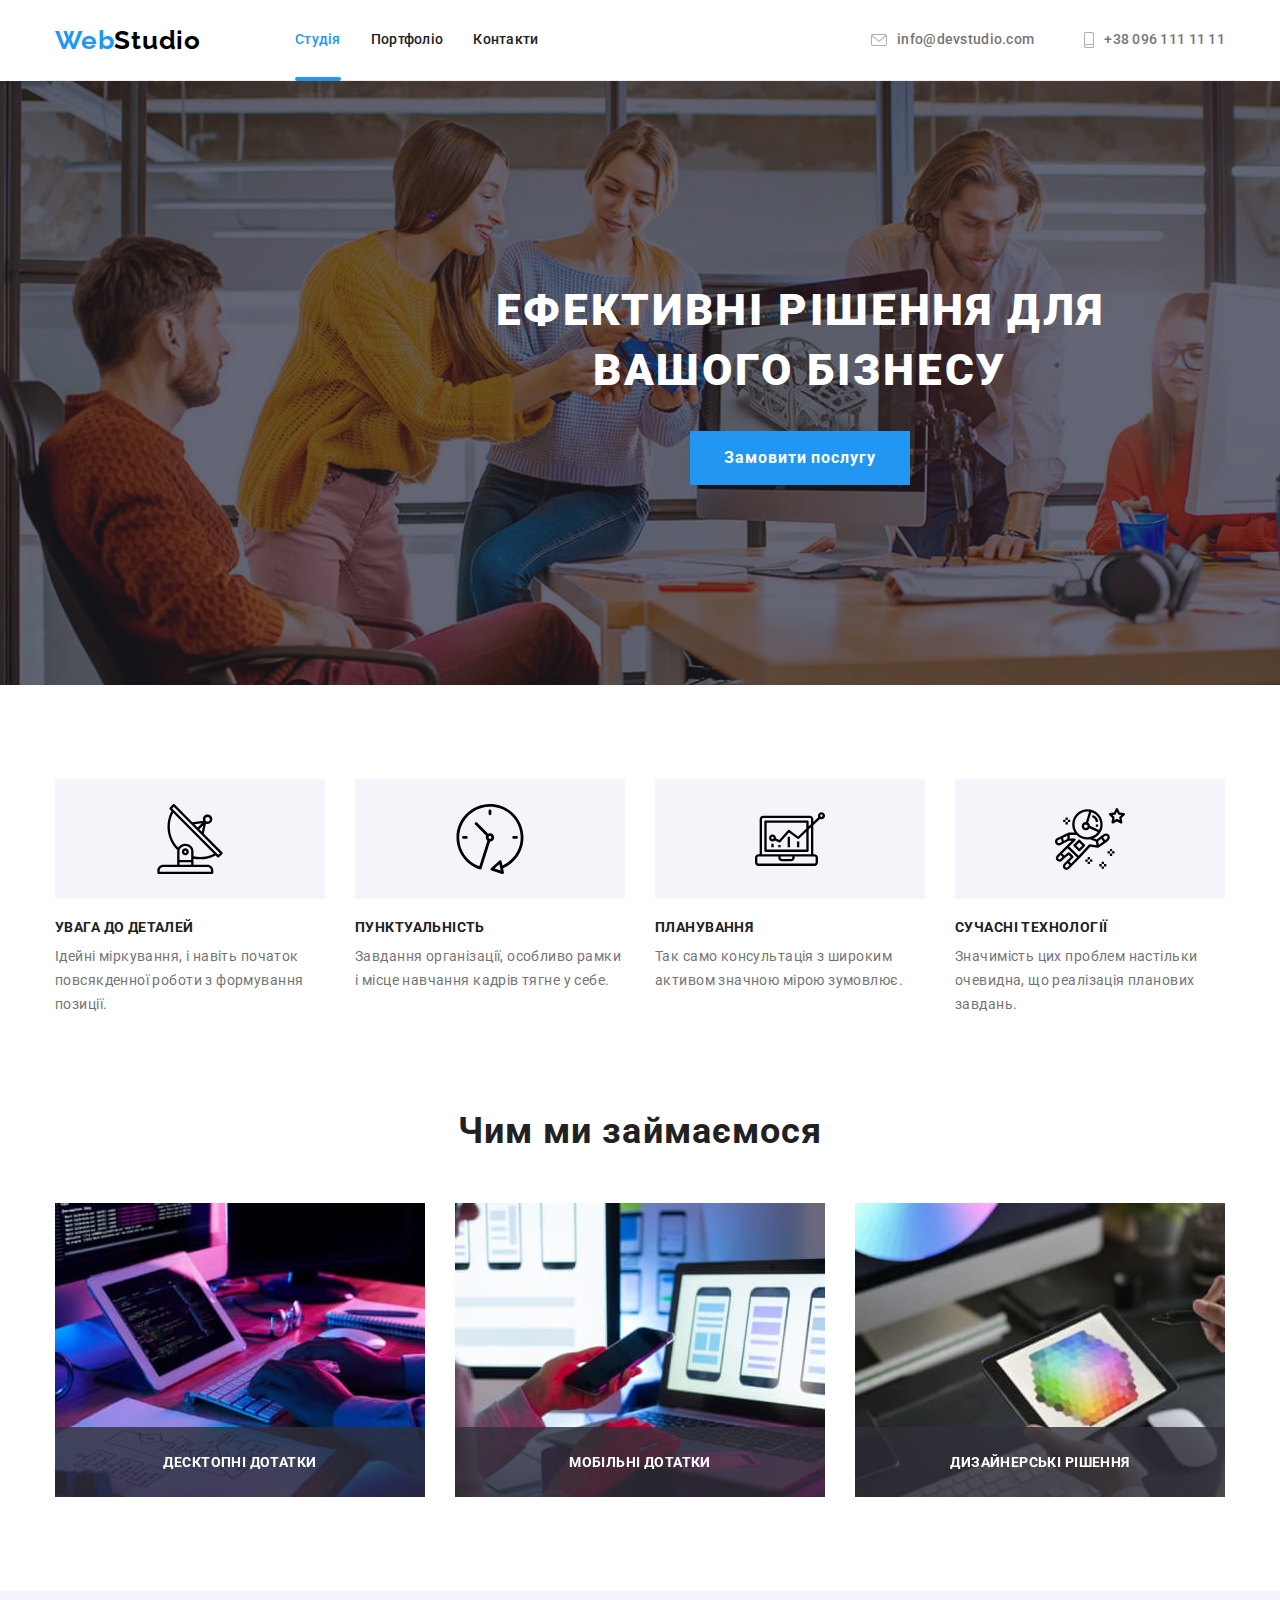
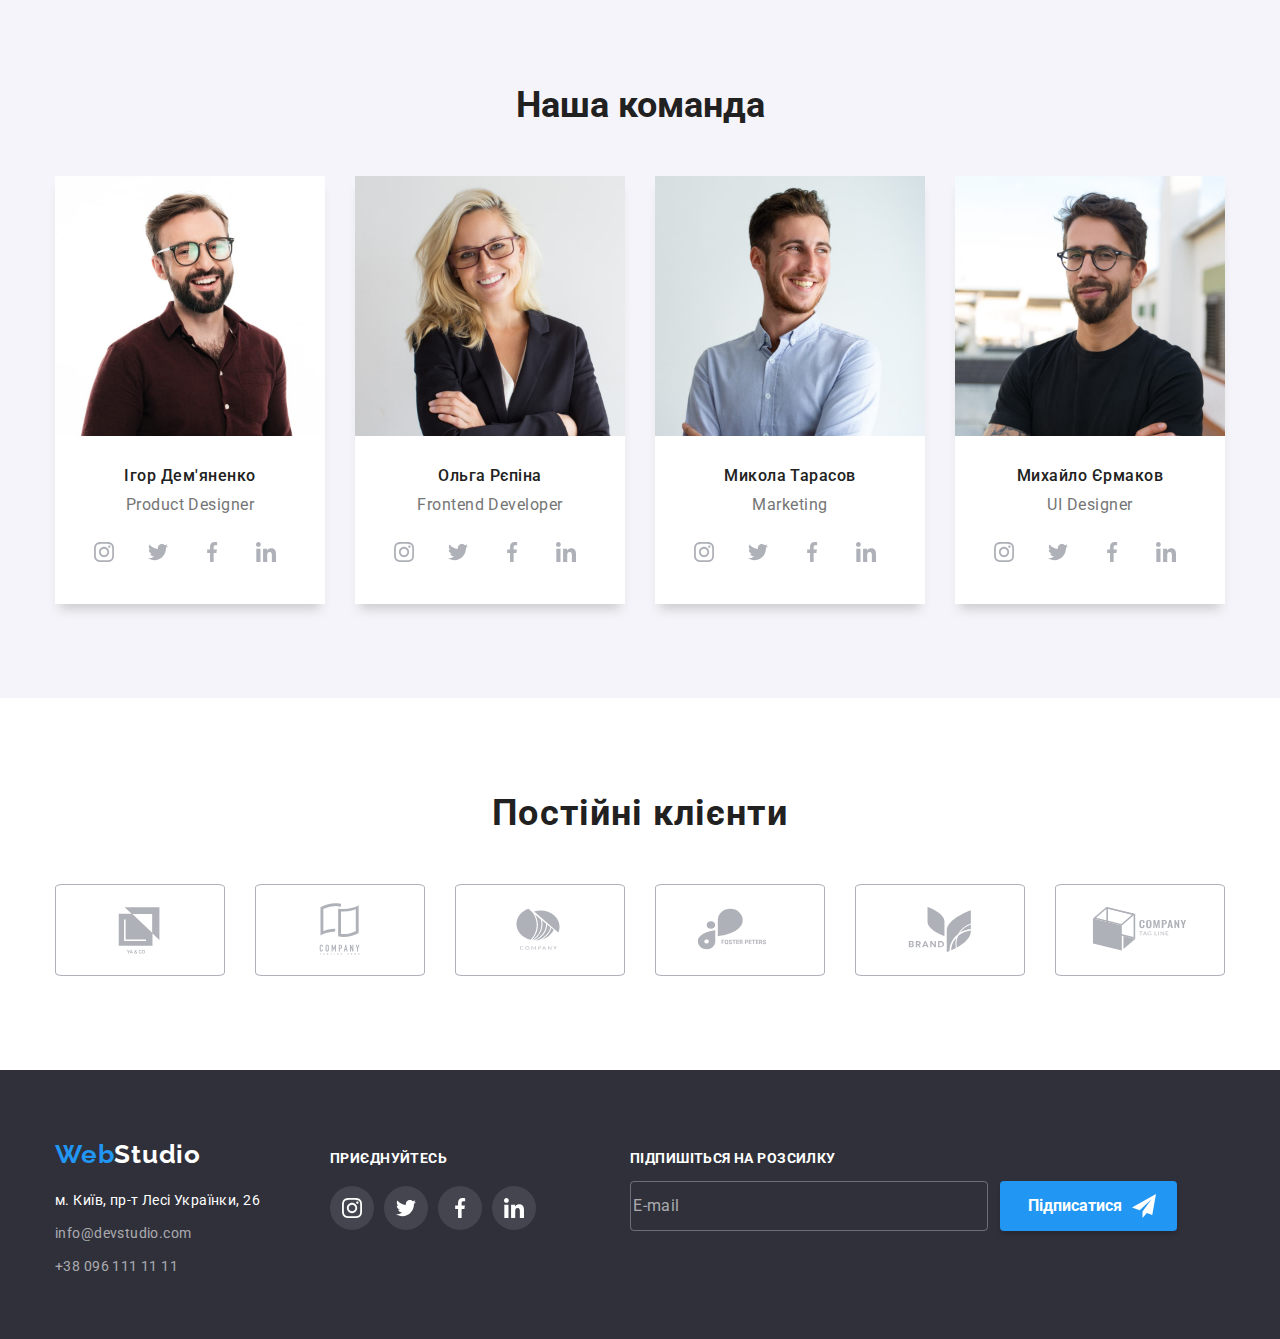
==== commit 17cc820d: "etap-10-10-2022-11-30" ====
--- a/index.html
+++ b/index.html
@@ -626,32 +626,39 @@
             </ul>
           </div>  
 
-          <div class="form-footerstudio-regisration_position">
-            <form class="form-footerstudio-regisration">
-                <div class="form-footerstudio-regisration__box">
-                  <input type="email" name="email" id="email" 
-                  class="form-footerstudio-regisration__inputemail" 
-                  placeholder="E-mail">
-                  <label for="email" class="form-footerstudio-regisration__Label">
-                    Підпишіться на розсилку</label>
-
-                    
-                      <button type="submit" class="form-footerstudio-regisration__Button" >
-                        Підписатися</button>
-                      <!-- <span class="form-footerstudio-regisration__icontelegram" ></span> -->
-
-                      <span class="regisration-icon__size">
-                        <svg class="regisration-icon__box">
-                          <use href="./img/sprait-11.svg#icon-icon-send-telegram"
-                          class="regisration-icon__icontelegram">
-                          </use>
-                        </svg>
-                      </span>
-                    
-
-              </div>
-            </form>
-        </div>
+              <div class="form-footerstudio-regisration__position">
+
+                <form class="form-footerstudio-regisration">
+                  
+                   
+                    <div class="form-footerstudio-regisration__box">
+                      
+                      <label for="email" class="form-footerstudio-regisration__Label">
+                        Підпишіться на розсилку</label>
+                       
+                        
+                        <input type="email" name="email" id="email" 
+                        class="form-footerstudio-regisration__inputemail" 
+                        placeholder="E-mail">
+                    </div>
+
+                      <div class="button_container">
+                           <button type="submit" class="form-footerstudio-regisration__Button" >
+                            Підписатися
+                        
+                          <span class="regisration-icon__size">
+                            <svg class="regisration-icon__box">
+                              <use href="./img/sprait-11.svg#icon-icon-send-telegram"
+                              class="regisration-icon__icontelegram">
+                              </use>
+                            </svg>
+                          </span>
+                        </button>
+                      </div>
+                      
+                    
+                </form>
+              </div>
         
       </div>
     </footer>
--- a/css/styles.css
+++ b/css/styles.css
@@ -2282,34 +2282,46 @@
   }
 /* ///////////////////////////////// */
 
-.form-footerstudio-regisration_position{
-    position: relative;
+.form-footerstudio-regisration__position{
+    
+    /* width: 358px; */
+    height: 100px;
+
+    display: flex;
+    align-items: center;
+    
+    /* background-color:yellowgreen; */
+
 }
 
 .form-footerstudio-regisration{
-  position: absolute;
-  display: flex;
+  display: flex;
+  align-items: flex-end;
+  
+  /* background-color:green; */
   
 }
 .form-footerstudio-regisration__box{
-  position: relative; 
-
+  display: flex;
+  flex-direction: column;
+  
   margin-top: 20px;
   width: 358px;
-  height: 50px;
-  
-  border: 1px solid rgba(255, 255, 255, 0.3);
-  border-radius: 4px;
-
+  height:auto;
+
+  /* border: 1px solid brown; */
+  
 }
 
 .form-footerstudio-regisration__inputemail{
-  width: 100%;
-  height: 100%;
+  width: 358px;
+  height:50px;
   outline: transparent;
   border: none;
   background: transparent;
   color: rgba(255, 255, 255, 0.6);
+  border: 1px solid rgba(255, 255, 255, 0.3);
+  border-radius: 4px;
 
 }
 
@@ -2324,38 +2336,35 @@
   color: rgba(255, 255, 255, 0.6);
 }
 
+
+
 .form-footerstudio-regisration__Label{
-  
-  position: absolute;
-  top:50%;
-  left: 0;
-  transform: translateY(-350%);
-
   font-weight: 700;
   font-size: 14px;
   line-height: 16px;
   letter-spacing: 0.03em;
   text-transform: uppercase;
-
   color: #FFFFFF;
 
-}
-
-
+  padding-bottom: 15px;
+}
+
+.button_container{
+  /* background-color: #EEEEEE; */
+  display: flex;
+  align-items: center;
+
+}
 .form-footerstudio-regisration__Button{
-  position: absolute;
-  bottom: 0;
-  left: 100%;
-
+ 
+  display: flex;
+  align-items: center;
   margin-left: 12px;
 
   padding-left: 28px;
   padding-top: 10px;
-  padding-right: 62px;
+  /* padding-right: 42px; */
   padding-bottom: 10px;
-
- 
-  
 
   background: #2196F3;
   box-shadow: 0px 4px 4px rgba(0, 0, 0, 0.15);
@@ -2373,28 +2382,19 @@
 }
 
 .regisration-icon__size{
-
-  position: absolute;
-  top: 0;
-  left: 0;
-
-  top: 0; transform: translateX(2100%) 
-                     translateY(50%);
-
   /* border: 1px solid red; */
- 
 
   width: 24px;
   height: 24px;
+  margin-left: 10px;
+  margin-right: 15px;
 
  }
  .regisration-icon__box{
-  
   width: 100%;
   height: 100%;
-  /* background-color: yellow; */
- 
- }
+  
+   }
 
 .regisration-icon__icontelegram{
   width: 24px;
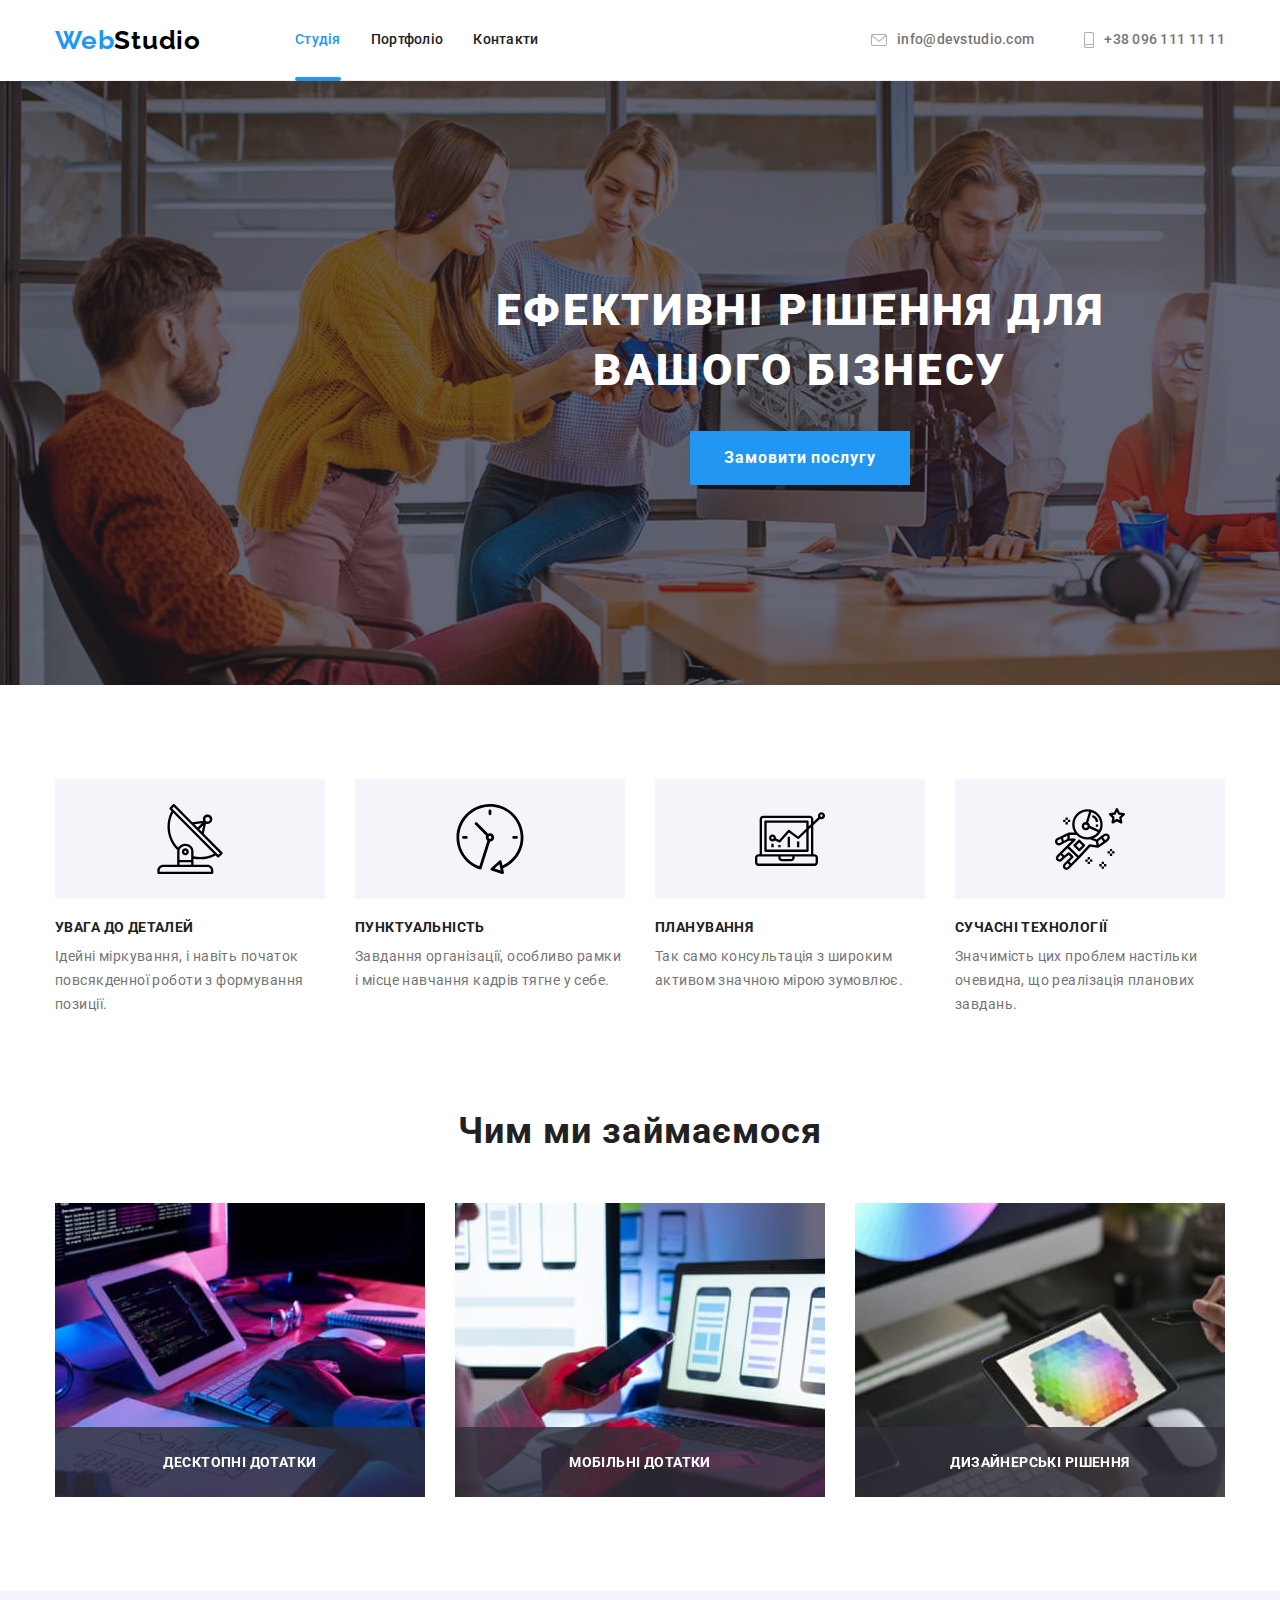
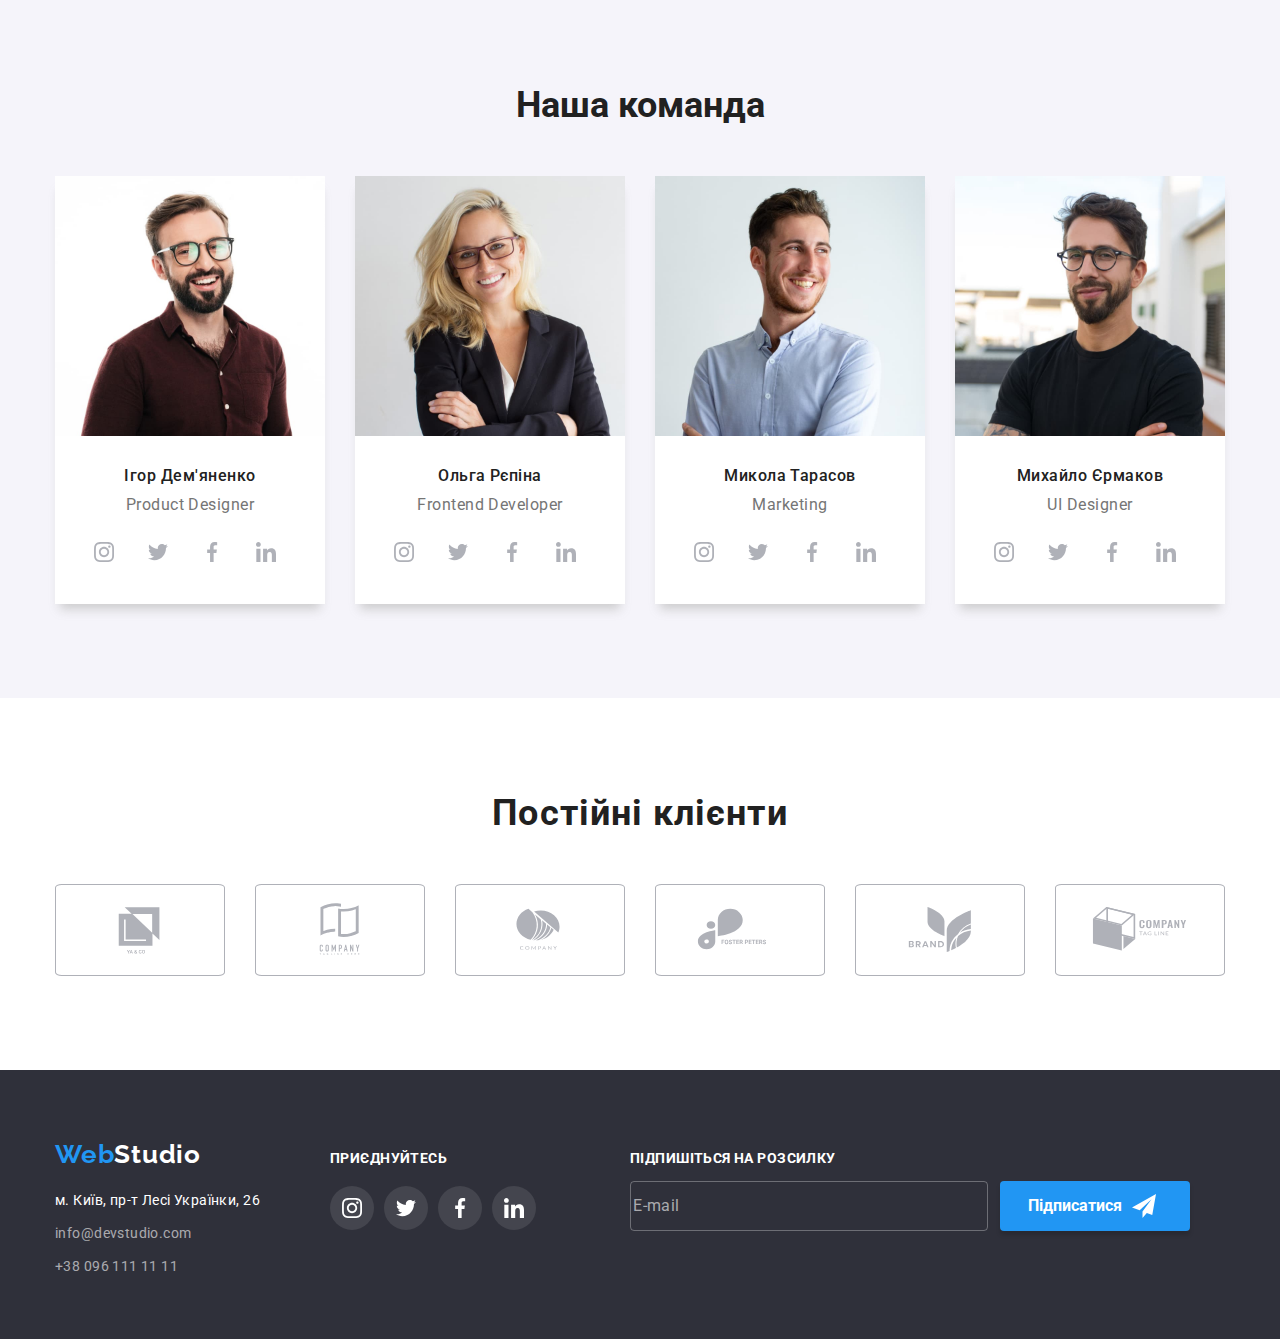
==== commit 9dce7cef: "etap-12-10-2022-10-44" ====
--- a/index.html
+++ b/index.html
@@ -109,9 +109,7 @@
                     
                     <span class="input-tel-icon__size">
                       <svg class="input-tel-icon__box">
-                        <use href="./img/sprait-11.svg#icon-phone-black-18dp-1"
-                         class="input-tel-icon">
-                        </use>
+                        <use href="./img/sprait-11.svg#icon-phone-black-18dp-1"  class="input-tel-icon"></use>
                       </svg>
                     </span>
                     
@@ -123,9 +121,7 @@
                     
                     <span class="input-email-icon__size">
                       <svg class="input-email-icon__box">
-                        <use href="./img/sprait-11.svg#icon-email-black-18dp-1"
-                         class="input-email-icon">
-                        </use>
+                        <use href="./img/sprait-11.svg#icon-email-black-18dp-1" class="input-email-icon"></use>
                       </svg>
                     </span>
                   </div>
--- a/css/styles.css
+++ b/css/styles.css
@@ -1882,11 +1882,11 @@
     
    }
      
-  .input-name:hover ~ .input-name-icon{
+  .input-name:hover   .input-name-icon{
     fill: #2196f3;    
  }
 
- .input-name:focus ~ .input-name-icon{
+ .input-name:focus   .input-name-icon{
   fill: #2196f3;    
 }
 
@@ -1979,13 +1979,13 @@
   }
  
 
-  .input-tel:hover  ~ .input-tel-icon{
+  .input-tel:hover   .input-tel-icon{
   fill: #2196f3;  
     
   
   }
 
-  .input-tel:focus  ~ .input-tel-icon{
+  .input-tel:focus   .input-tel-icon{
     fill: #2196f3; 
    
   }
@@ -2107,12 +2107,12 @@
 
 }
 
-.input-email:hover ~ .input-email-icon{
+.input-email:hover   .input-email-icon{
   fill: #2196f3;
   
-  }
-
-.input-email:focus ~ .input-email-icon{
+}
+
+.input-email:focus   .input-email-icon{
 fill: #2196f3;
 
 }
@@ -2387,7 +2387,7 @@
   width: 24px;
   height: 24px;
   margin-left: 10px;
-  margin-right: 15px;
+  margin-right: 28px;
 
  }
  .regisration-icon__box{
@@ -2399,6 +2399,7 @@
 .regisration-icon__icontelegram{
   width: 24px;
   height: 24px;
+  fill: #ffffff;
 
 }
 
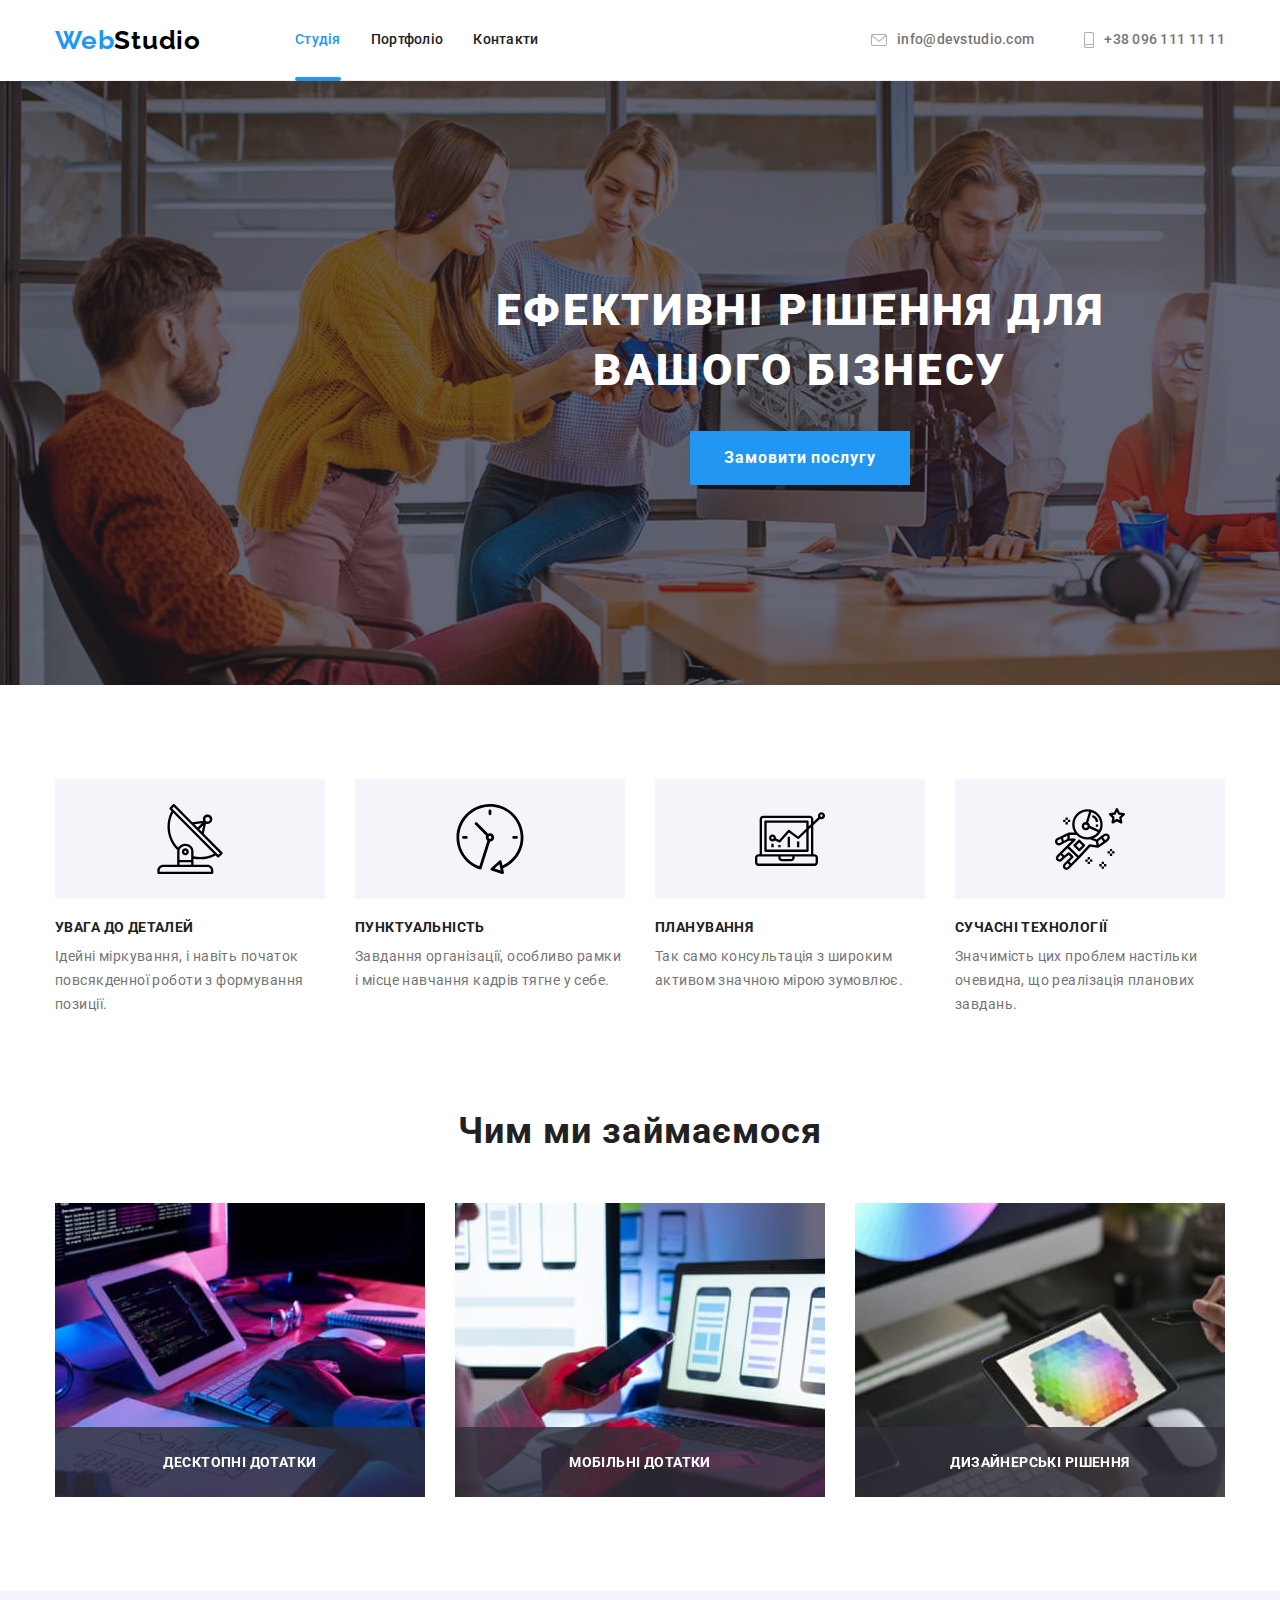
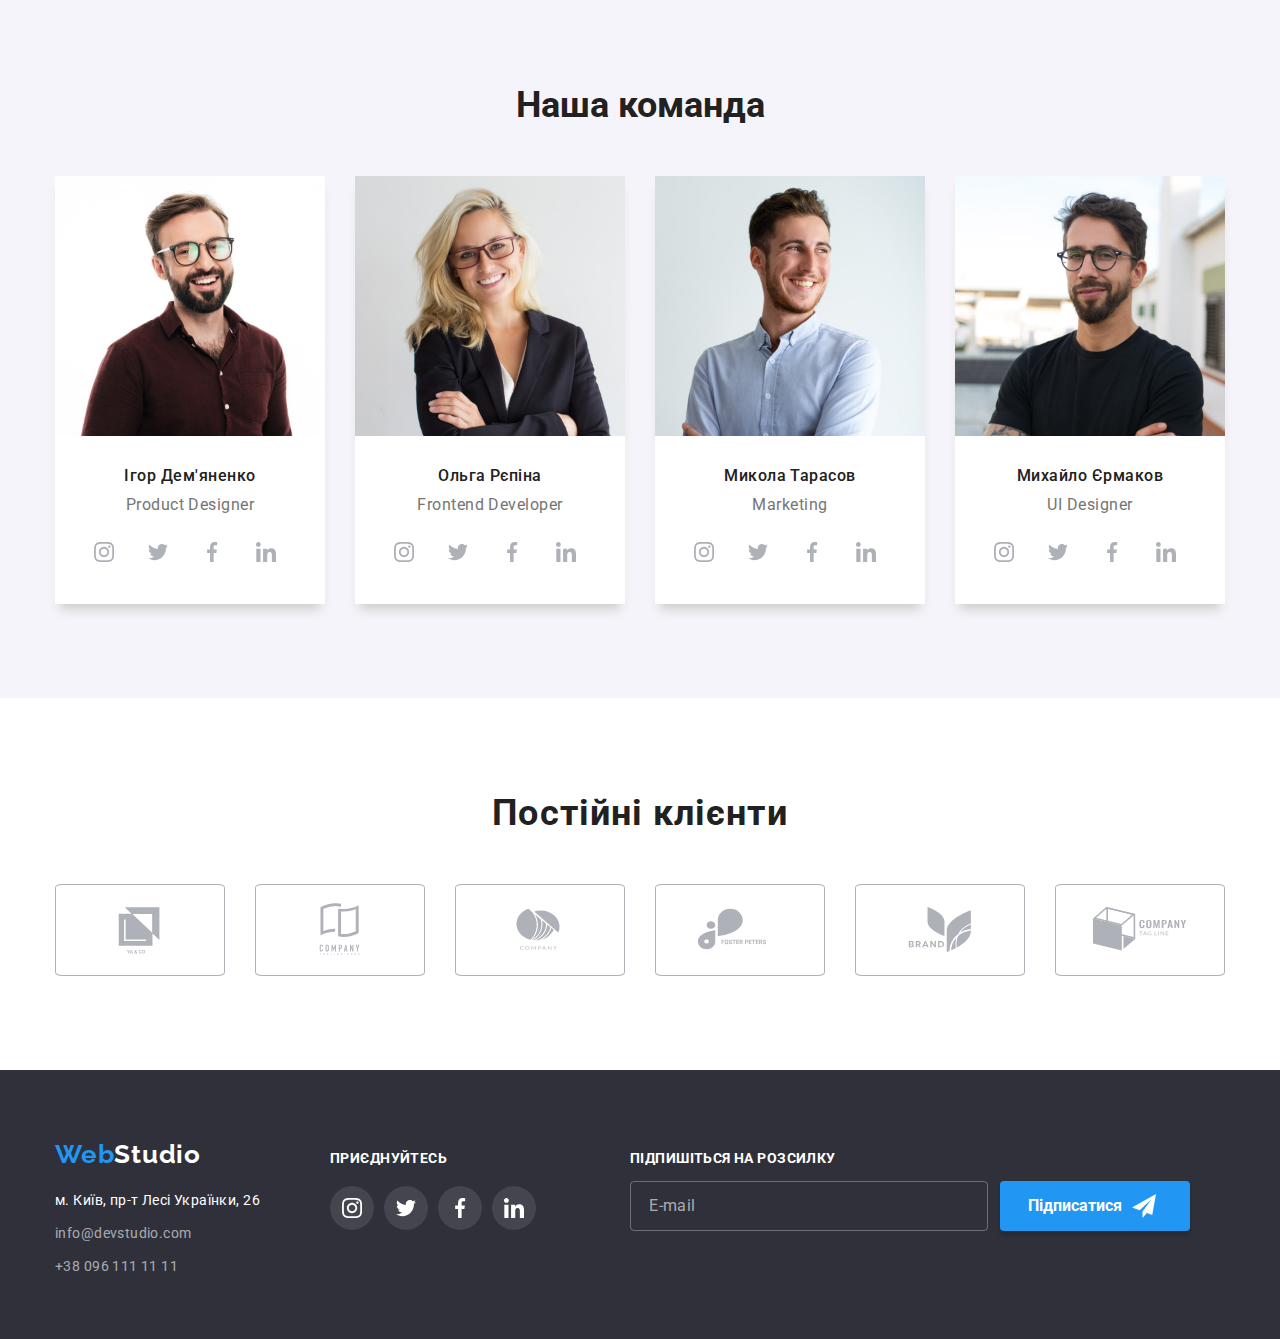
==== commit cbfa4914: "etap-12-10-2022-21-15" ====
--- a/index.html
+++ b/index.html
@@ -137,9 +137,10 @@
                   </div>
 
                   <div class="input-checkbox-box">
+                    
                     <input type="checkbox" name="checkbox" id="checkbox" class="input-checkbox">
-                    
-                    <a href=""><span class="input-checkbox-icon"></span> </a>
+                    <!-- <span class="input-checkbox-icon"></span> -->
+                    <img src="./img/sprait-11.svg#chekbox-blak" alt="checkbox" class="input-checkbox-icon">
                         <span class="checkbox-ofert-text">Погоджуюсь з розсилкою та приймаю</span>
                         <a href="" class="checkbox-ofert">Умови договору</a>  
                           
--- a/css/styles.css
+++ b/css/styles.css
@@ -1255,12 +1255,10 @@
   letter-spacing: 0.03em;
 
  margin-top: 0px;
- margin-bottom: 20px;
-  
-
-
-
-}
+ 
+}
+
+
 .title-Pages-galery{
  
   
@@ -1602,12 +1600,14 @@
 .block-footerGalery{
   background: var(--color-hero-bagraund);
 
-  
-
   display: flex;
   flex-direction: column;
 
 }
+.nav-logo-leftgalery--footer{
+  margin-bottom: 20px;
+}
+
 .footer-galery{
   background: var(--color-hero-bagraund);
   padding-top: 60px;
@@ -1882,12 +1882,20 @@
     
    }
      
-  .input-name:hover   .input-name-icon{
+  /* .input-name:hover   .input-name-icon{
     fill: #2196f3;    
  }
 
  .input-name:focus   .input-name-icon{
   fill: #2196f3;    
+} */
+
+.input-name:hover  + .input-name-icon__size{
+  fill: #2196f3;    
+}
+
+.input-name:focus + .input-name-icon__size{
+fill: #2196f3;    
 }
 
 
@@ -1979,7 +1987,7 @@
   }
  
 
-  .input-tel:hover   .input-tel-icon{
+  /* .input-tel:hover   .input-tel-icon{
   fill: #2196f3;  
     
   
@@ -1988,7 +1996,17 @@
   .input-tel:focus   .input-tel-icon{
     fill: #2196f3; 
    
-  }
+  } */
+  .input-tel:hover  + .input-tel-icon__size{
+    fill: #2196f3;  
+      
+    
+    }
+  
+    .input-tel:focus  + .input-tel-icon__size{
+      fill: #2196f3; 
+     
+    }
 
 
 .input-tel-icon__size{
@@ -2107,12 +2125,22 @@
 
 }
 
-.input-email:hover   .input-email-icon{
+/* .input-email:hover   .input-email-icon{
   fill: #2196f3;
   
 }
 
 .input-email:focus   .input-email-icon{
+fill: #2196f3;
+
+} */
+
+.input-email:hover  + .input-email-icon__size{
+  fill: #2196f3;
+  
+}
+
+.input-email:focus  + .input-email-ico__size{
 fill: #2196f3;
 
 }
@@ -2201,27 +2229,44 @@
 
 }
 
-
-
-
 /* //////////////////////////////////////////////// */
 .input-checkbox-box{
   position: relative;
   margin-top: 20px;
 
 }
-.input-checkbox-box:focus  .input-checkbox-icon{
-  fill: #2196f3;
-}
+
 .input-checkbox{
-  appearance: none;
-
+  
+  width:16px ;
+  height:16px;
+  position: absolute;
+  top: 0;
+  right: 0;
+  transform: translateY(4px)  translateX(-396px);
+
+ 
+ }
+ .input-checkbox-icon{
+  width:16px ;
+  height:16px;
+
+  /* background-image: url(../img/chekbox-ofert.svg);
+  background-size: contain;
+  background-repeat: no-repeat; */
+
+  position: absolute;
+  top: 0;
+  left: 0;
+  transform: translateX(-20px)  translateY(4px);
+  pointer-events: none;
+  
 }
 .checkbox-ofert-text{
   font-weight: 400;
   font-size: 14px;
   line-height: 24px;
-  /* identical to box height, or 171% */
+  
   text-decoration: none;
   
   letter-spacing: 0.03em;
@@ -2233,22 +2278,8 @@
   color: rgba(33, 150, 243, 1);
 
 }
-.input-checkbox-icon{
-  width:16px ;
-  height: 15px;
-
-  background-image: url(../img/chekbox-ofert.svg);
-  background-size: contain;
-  background-repeat: no-repeat;
-
-  position: absolute;
-  transform: translateX(-20px)  translateY(3px);
-
-  top: 0;
-  left: 0;
-
-}
-.input-checkbox-icon:hover{
+
+.input-checkbox:hover{
   cursor: pointer;
 
 }
@@ -2334,6 +2365,7 @@
   align-items: center;
   letter-spacing: 0.03em;
   color: rgba(255, 255, 255, 0.6);
+  padding-left: 16px;
 }
 
 
